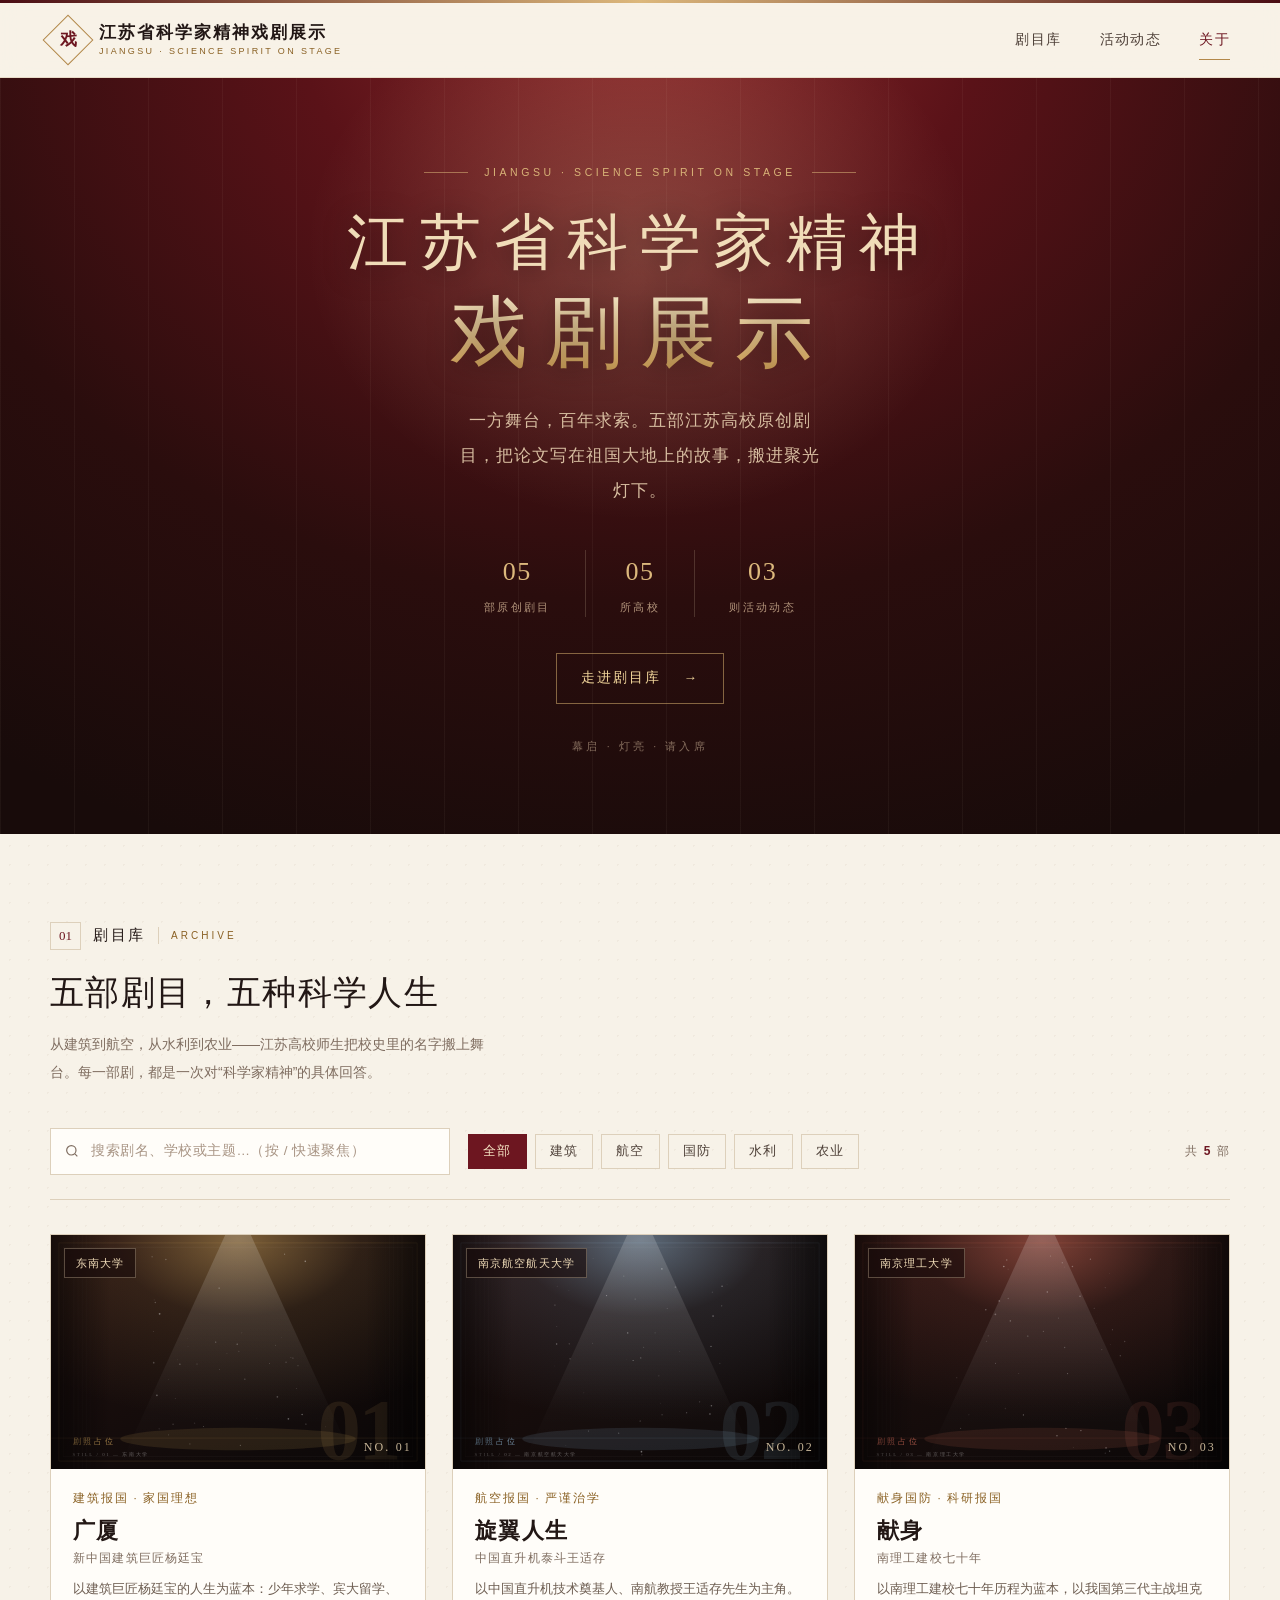
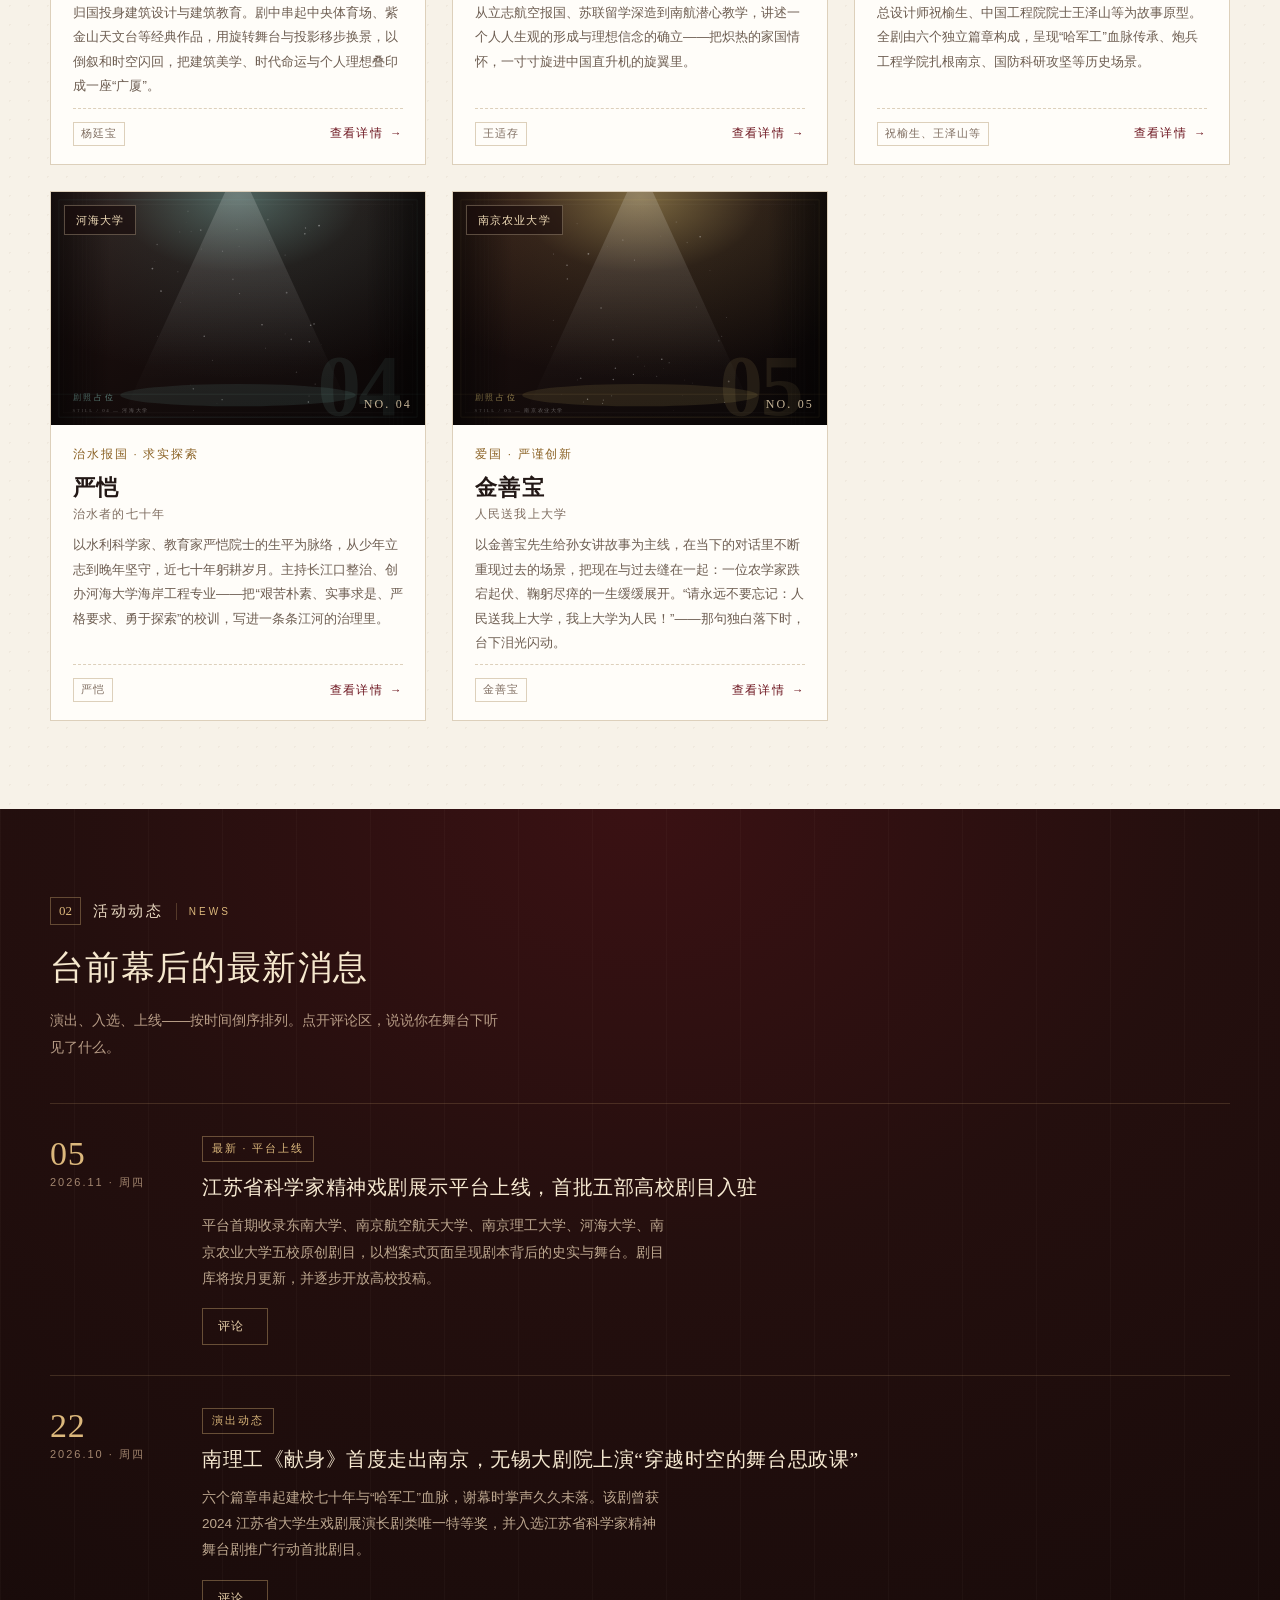
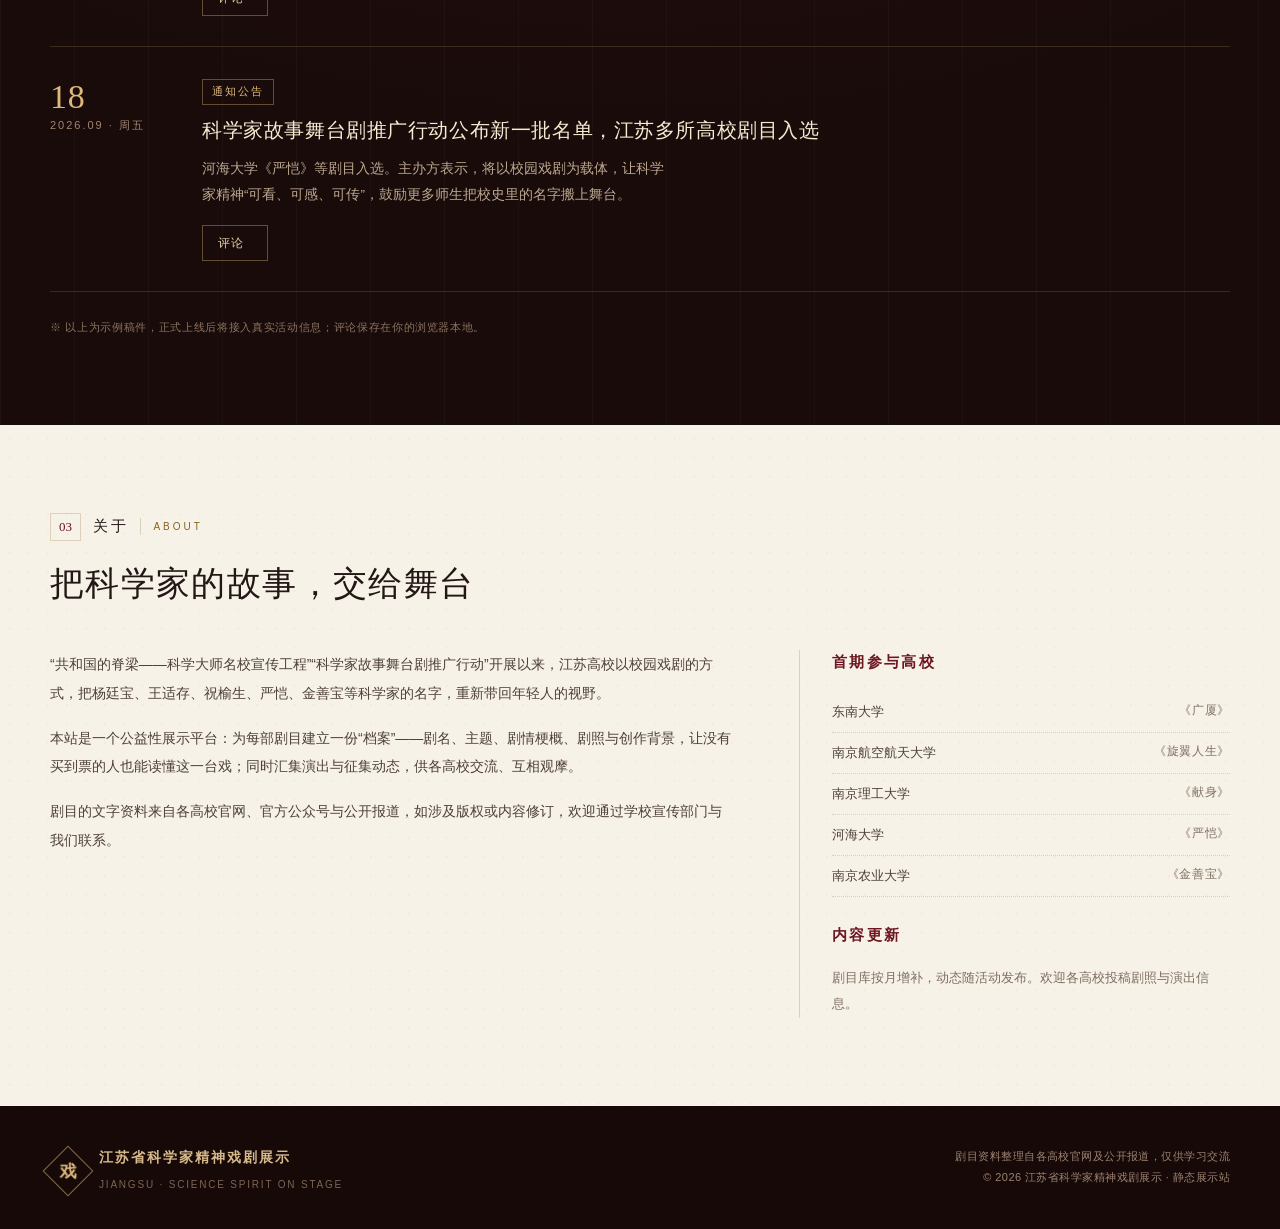
==== index.html @ 4ff9ef82 "江苏省科学家精神戏剧展示静态站：剧目库/活动动态/关于三板块，含搜索、题材筛选、剧目详情与本地评论" ====
<!DOCTYPE html>
<html lang="zh-CN">
<head>
<meta charset="utf-8">
<meta name="viewport" content="width=device-width, initial-scale=1">
<title>江苏省科学家精神戏剧展示 | 高校原创剧目库</title>
<meta name="description" content="江苏省科学家精神戏剧展示平台：收录江苏高校原创科学家题材剧目，以舞台呈现科学家精神。含剧目库、活动动态与观众评论。">
<meta name="theme-color" content="#1d0f0d">
<meta property="og:type" content="website">
<meta property="og:title" content="江苏省科学家精神戏剧展示">
<meta property="og:description" content="一方舞台，百年求索。五部江苏高校原创剧目，把论文写在祖国大地上的故事，搬进聚光灯下。">
<link rel="icon" href="data:image/svg+xml,%3Csvg xmlns='http://www.w3.org/2000/svg' viewBox='0 0 64 64'%3E%3Crect width='64' height='64' fill='%231d0f0d'/%3E%3Crect x='14' y='14' width='36' height='36' fill='none' stroke='%23d9b478' stroke-width='2' transform='rotate(45 32 32)'/%3E%3Ctext x='32' y='42' text-anchor='middle' font-size='22' fill='%23d9b478' font-family='serif'%3E戏%3C/text%3E%3C/svg%3E">
<link rel="stylesheet" href="assets/css/style.css">
</head>
<body>
<a class="skip-link" href="#archive">跳到剧目库</a>

<header class="site-header" id="top">
  <div class="top-line"></div>
  <div class="shell nav">
    <a class="brand" href="#top" aria-label="江苏省科学家精神戏剧展示，回到首页">
      <span class="brand-mark" aria-hidden="true"><span>戏</span></span>
      <span class="brand-text">
        <strong>江苏省科学家精神戏剧展示</strong>
        <small>JIANGSU · SCIENCE SPIRIT ON STAGE</small>
      </span>
    </a>
    <nav class="nav-links" aria-label="主导航">
      <a href="#archive" class="active">剧目库</a>
      <a href="#news">活动动态</a>
      <a href="#about">关于</a>
    </nav>
  </div>
</header>

<main>
  <!-- ============ 首屏 ============ -->
  <section class="hero">
    <div class="shell hero-inner">
      <p class="eyebrow"><i></i>JIANGSU · SCIENCE SPIRIT ON STAGE<i></i></p>
      <h1>
        <span class="line1">江苏省科学家精神</span>
        <span class="line2">戏剧展示</span>
      </h1>
      <p class="hero-sub">一方舞台，百年求索。五部江苏高校原创剧目，把论文写在祖国大地上的故事，搬进聚光灯下。</p>

      <div class="hero-stats">
        <div><b>05</b><span>部原创剧目</span></div>
        <div><b>05</b><span>所高校</span></div>
        <div><b>03</b><span>则活动动态</span></div>
      </div>

      <a class="btn-ghost" href="#archive">走进剧目库 <i>→</i></a>
      <p class="hero-foot">幕启 · 灯亮 · 请入席</p>
    </div>
  </section>

  <!-- ============ 01 剧目库 ============ -->
  <section class="section" id="archive">
    <div class="shell">
      <header class="section-head reveal">
        <div class="sec-label"><i>01</i><span>剧目库</span><em>ARCHIVE</em></div>
        <h2>五部剧目，五种科学人生</h2>
        <p>从建筑到航空，从水利到农业——江苏高校师生把校史里的名字搬上舞台。每一部剧，都是一次对“科学家精神”的具体回答。</p>
      </header>

      <div class="toolbar reveal">
        <div class="search">
          <svg viewBox="0 0 24 24" fill="none" stroke="currentColor" stroke-width="1.8" aria-hidden="true">
            <circle cx="11" cy="11" r="7"></circle><path d="M20 20l-3.6-3.6"></path>
          </svg>
          <label class="sr-only" for="search">搜索剧目</label>
          <input id="search" type="search" placeholder="搜索剧名、学校或主题…（按 / 快速聚焦）" autocomplete="off" spellcheck="false">
          <button class="search-clear" id="searchClear" type="button" aria-label="清空搜索" hidden>×</button>
        </div>
        <div class="chips" id="chips" role="group" aria-label="按题材筛选"></div>
        <p class="result-count" id="resultCount" aria-live="polite">共 <b>5</b> 部</p>
      </div>

      <div class="cards" id="cards"></div>

      <div class="empty" id="empty" hidden>
        <strong>没有找到相关剧目</strong>
        <p>换个关键词试试，比如“航空”“河海”或“金善宝”。</p>
      </div>
    </div>
  </section>

  <!-- ============ 02 活动动态 ============ -->
  <section class="section section-dark" id="news">
    <div class="shell">
      <header class="section-head reveal">
        <div class="sec-label"><i>02</i><span>活动动态</span><em>NEWS</em></div>
        <h2>台前幕后的最新消息</h2>
        <p>演出、入选、上线——按时间倒序排列。点开评论区，说说你在舞台下听见了什么。</p>
      </header>

      <ol class="news-list" id="newsList"></ol>

      <p class="demo-note">※ 以上为示例稿件，正式上线后将接入真实活动信息；评论保存在你的浏览器本地。</p>
    </div>
  </section>

  <!-- ============ 03 关于 ============ -->
  <section class="section" id="about">
    <div class="shell">
      <header class="section-head reveal">
        <div class="sec-label"><i>03</i><span>关于</span><em>ABOUT</em></div>
        <h2>把科学家的故事，交给舞台</h2>
      </header>

      <div class="about-grid">
        <div class="reveal">
          <p>“共和国的脊梁——科学大师名校宣传工程”“科学家故事舞台剧推广行动”开展以来，江苏高校以校园戏剧的方式，把杨廷宝、王适存、祝榆生、严恺、金善宝等科学家的名字，重新带回年轻人的视野。</p>
          <p>本站是一个公益性展示平台：为每部剧目建立一份“档案”——剧名、主题、剧情梗概、剧照与创作背景，让没有买到票的人也能读懂这一台戏；同时汇集演出与征集动态，供各高校交流、互相观摩。</p>
          <p>剧目的文字资料来自各高校官网、官方公众号与公开报道，如涉及版权或内容修订，欢迎通过学校宣传部门与我们联系。</p>
        </div>

        <aside class="about-aside reveal">
          <h3>首期参与高校</h3>
          <ul class="school-list">
            <li>东南大学 <span>《广厦》</span></li>
            <li>南京航空航天大学 <span>《旋翼人生》</span></li>
            <li>南京理工大学 <span>《献身》</span></li>
            <li>河海大学 <span>《严恺》</span></li>
            <li>南京农业大学 <span>《金善宝》</span></li>
          </ul>
          <h3>内容更新</h3>
          <p style="font-size:13px;color:var(--muted);margin:0;">剧目库按月增补，动态随活动发布。欢迎各高校投稿剧照与演出信息。</p>
        </aside>
      </div>
    </div>
  </section>
</main>

<footer class="site-footer">
  <div class="shell footer-inner">
    <div class="footer-brand">
      <span class="brand-mark" aria-hidden="true"><span>戏</span></span>
      <div>
        <strong>江苏省科学家精神戏剧展示</strong>
        <small>JIANGSU · SCIENCE SPIRIT ON STAGE</small>
      </div>
    </div>
    <p>
      剧目资料整理自各高校官网及公开报道，仅供学习交流<br>
      © <span id="year">2026</span> 江苏省科学家精神戏剧展示 · 静态展示站
    </p>
  </div>
</footer>

<!-- ============ 剧目详情弹窗 ============ -->
<div class="modal" id="modal" hidden>
  <div class="modal-backdrop" data-close></div>
  <div class="modal-card" role="dialog" aria-modal="true" aria-labelledby="modalTitle" aria-describedby="modalSynopsis">
    <button class="modal-close" type="button" data-close aria-label="关闭详情">×</button>
    <div class="modal-media"><img id="modalImg" src="" alt=""></div>
    <div class="modal-body">
      <p class="modal-school" id="modalSchool"></p>
      <h3 id="modalTitle"></h3>
      <p class="modal-sub" id="modalSub"></p>
      <p class="modal-theme" id="modalTheme"></p>
      <p class="modal-synopsis" id="modalSynopsis"></p>
      <dl class="facts" id="modalFacts"></dl>
      <p class="modal-note" id="modalNote"></p>
      <p class="modal-source" id="modalSource"></p>
    </div>
  </div>
</div>

<script src="assets/js/data.js"></script>
<script src="assets/js/main.js"></script>
</body>
</html>
---- assets/css/style.css ----
/* ============================================================
   江苏省科学家精神戏剧展示 —— 样式
   深色舞台 × 暖金，正文走纸感米白
   ============================================================ */

:root {
  --ink: #221715;
  --ink-soft: #4e4038;
  --muted: #7f6d60;
  --line: #ddd0bb;
  --line-soft: #e8dcc8;
  --paper: #f7f2e8;
  --paper-2: #f1e7d6;
  --card: #fffdf9;
  --wine: #6d1620;
  --wine-deep: #1d0f0d;
  --gold: #b3884a;
  --gold-ink: #8a6124;
  --gold-lt: #dcb87c;
  --serif: "Songti SC", "Noto Serif SC", "Source Han Serif SC", "SimSun", "STSong", serif;
  --sans: "PingFang SC", "HarmonyOS Sans SC", "Microsoft YaHei", "Hiragino Sans GB", sans-serif;
  --shell: 1180px;
  --ease: cubic-bezier(.22, .68, .24, 1);
}

* { box-sizing: border-box; }

html { scroll-behavior: smooth; scroll-padding-top: 88px; }

body {
  margin: 0;
  background: var(--paper);
  color: var(--ink);
  font-family: var(--sans);
  font-size: 15px;
  line-height: 1.7;
  -webkit-font-smoothing: antialiased;
  background-image: radial-gradient(rgba(142, 115, 85, .07) 1px, transparent 1px);
  background-size: 19px 19px;
}

img { max-width: 100%; display: block; }
button, input, textarea { font: inherit; color: inherit; }
a { color: inherit; text-decoration: none; }

.shell { width: min(var(--shell), calc(100% - 48px)); margin-inline: auto; }

.skip-link {
  position: absolute; left: -9999px; top: 0; z-index: 100;
  background: var(--wine); color: #f6e6c6; padding: 10px 18px;
}
.skip-link:focus { left: 12px; top: 12px; }

.sr-only {
  position: absolute; width: 1px; height: 1px; padding: 0; margin: -1px;
  overflow: hidden; clip: rect(0 0 0 0); white-space: nowrap; border: 0;
}

:focus-visible { outline: 2px solid var(--gold); outline-offset: 3px; }

/* ---------- 顶部导航 ---------- */
.site-header {
  position: sticky; top: 0; z-index: 40;
  background: rgba(247, 242, 232, .88);
  backdrop-filter: saturate(1.3) blur(14px);
  -webkit-backdrop-filter: saturate(1.3) blur(14px);
  border-bottom: 1px solid var(--line-soft);
}
.top-line { height: 3px; background: linear-gradient(90deg, #4a0d14, var(--gold-lt), #4a0d14); }

.nav { display: flex; align-items: center; justify-content: space-between; gap: 24px; height: 74px; }

.brand { display: flex; align-items: center; gap: 13px; }
.brand-mark {
  width: 36px; height: 36px; flex: none;
  display: grid; place-items: center;
  border: 1px solid var(--gold);
  color: var(--wine);
  font-family: var(--serif); font-size: 17px; font-weight: 700;
  transform: rotate(45deg);
  transition: background .3s var(--ease), color .3s var(--ease);
}
.brand-mark span { transform: rotate(-45deg); }
.brand:hover .brand-mark { background: var(--wine); color: #f4dfb4; }
.brand-text { display: flex; flex-direction: column; line-height: 1.35; }
.brand-text strong { font-family: var(--serif); font-size: 17px; letter-spacing: .12em; font-weight: 700; }
.brand-text small { font-size: 9px; letter-spacing: .26em; color: var(--gold-ink); }

.nav-links { display: flex; gap: 38px; font-size: 14px; letter-spacing: .1em; }
.nav-links a { position: relative; padding: 4px 0; color: var(--ink-soft); transition: color .25s; }
.nav-links a::after {
  content: ""; position: absolute; left: 50%; right: 50%; bottom: -4px;
  height: 1px; background: var(--gold); transition: left .3s var(--ease), right .3s var(--ease);
}
.nav-links a:hover { color: var(--wine); }
.nav-links a:hover::after, .nav-links a.active::after { left: 0; right: 0; }
.nav-links a.active { color: var(--wine); }

/* ---------- Hero ---------- */
.hero {
  position: relative; overflow: hidden;
  background: radial-gradient(ellipse 90% 120% at 50% -10%, #8e2a2c 0%, #5a1218 30%, #2a0d0d 66%, #180b0a 100%);
  color: #f7ead2;
  padding: 86px 0 78px;
  text-align: center;
  isolation: isolate;
}
.hero::before {
  content: ""; position: absolute; inset: 0; z-index: -1;
  background: repeating-linear-gradient(90deg, rgba(255, 240, 210, .045) 0 1px, transparent 1px 74px);
}
/* 顶部聚光灯 */
.hero::after {
  content: ""; position: absolute; left: 50%; top: -140px; z-index: -1;
  width: 760px; height: 620px; transform: translateX(-50%);
  background: radial-gradient(ellipse at center, rgba(255, 226, 173, .22), rgba(255, 226, 173, 0) 62%);
  pointer-events: none;
}
.hero-inner { position: relative; z-index: 1; animation: rise .9s var(--ease) both; }

.eyebrow {
  display: flex; align-items: center; justify-content: center; gap: 16px;
  margin: 0 0 26px; font-size: 10.5px; letter-spacing: .34em; color: #d9b478;
}
.eyebrow i { width: 44px; height: 1px; background: rgba(217, 180, 120, .55); }

.hero h1 {
  font-family: var(--serif); font-weight: 500;
  font-size: clamp(36px, 6.1vw, 78px);
  line-height: 1.16; letter-spacing: .1em;
  margin: 0 0 26px;
  text-shadow: 0 4px 30px rgba(0, 0, 0, .45);
}
.hero h1 .line1 { display: block; font-size: .78em; letter-spacing: .2em; color: #f0dcb8; }
.hero h1 .line2 {
  display: block; margin-top: .12em;
  background: linear-gradient(180deg, #fdf0d2, #d8ac67 78%, #b98c46);
  -webkit-background-clip: text; background-clip: text; color: transparent;
  letter-spacing: .22em;
}
.hero-sub {
  max-width: 44ch; margin: 0 auto; color: #d7bda0;
  font-family: var(--serif); font-size: clamp(14px, 1.5vw, 16.5px); line-height: 2.1; letter-spacing: .06em;
}

.hero-stats { display: flex; justify-content: center; gap: 0; margin: 42px 0 36px; }
.hero-stats div {
  padding: 0 34px; border-left: 1px solid rgba(240, 220, 184, .18);
  display: flex; flex-direction: column; gap: 4px;
}
.hero-stats div:first-child { border-left: 0; }
.hero-stats b { font-family: var(--serif); font-size: 26px; font-weight: 500; color: var(--gold-lt); letter-spacing: .06em; }
.hero-stats span { font-size: 11px; letter-spacing: .22em; color: #b1937a; }

.btn-ghost {
  display: inline-flex; align-items: center; gap: 22px;
  padding: 13px 24px; border: 1px solid rgba(214, 175, 110, .55);
  color: #f2d69b; font-size: 13.5px; letter-spacing: .16em;
  transition: background .3s var(--ease), color .3s var(--ease), border-color .3s;
}
.btn-ghost i { font-style: normal; transition: transform .35s var(--ease); }
.btn-ghost:hover { background: var(--gold-lt); border-color: var(--gold-lt); color: #3d1114; }
.btn-ghost:hover i { transform: translateX(6px); }

.hero-foot {
  position: relative; z-index: 1; margin: 34px 0 0;
  font-size: 10.5px; letter-spacing: .3em; color: rgba(215, 189, 160, .55);
}

/* ---------- 段落通用 ---------- */
.section { padding: 88px 0; }
.section-head { max-width: 720px; margin-bottom: 42px; }
.sec-label { display: flex; align-items: center; gap: 12px; margin-bottom: 18px; }
.sec-label i {
  font-family: var(--serif); font-style: normal; font-size: 13px;
  color: var(--wine); border: 1px solid var(--line); padding: 2px 8px;
}
.sec-label span { font-family: var(--serif); font-size: 15px; letter-spacing: .18em; }
.sec-label em {
  font-style: normal; font-size: 10px; letter-spacing: .3em; color: var(--gold-ink);
  padding-left: 12px; border-left: 1px solid var(--line);
}
.section-head h2 {
  font-family: var(--serif); font-weight: 500;
  font-size: clamp(25px, 3.1vw, 34px); line-height: 1.45; letter-spacing: .04em;
  margin: 0 0 14px;
}
.section-head p { margin: 0; color: var(--muted); font-size: 14px; line-height: 1.95; max-width: 58ch; }

/* ---------- 工具栏 / 搜索 ---------- */
.toolbar {
  display: flex; align-items: center; gap: 18px; flex-wrap: wrap;
  padding-bottom: 24px; margin-bottom: 34px;
  border-bottom: 1px solid var(--line);
}
.search { position: relative; display: flex; align-items: center; flex: 1 1 300px; max-width: 400px; }
.search svg { position: absolute; left: 14px; width: 16px; height: 16px; color: var(--muted); pointer-events: none; }
.search input {
  width: 100%; padding: 11px 40px 11px 40px;
  background: var(--card); border: 1px solid var(--line);
  font-size: 13.5px; letter-spacing: .04em;
  transition: border-color .25s, box-shadow .25s;
  -webkit-appearance: none;
}
.search input::placeholder { color: #a89484; }
.search input:focus { outline: none; border-color: var(--gold); box-shadow: 0 0 0 3px rgba(179, 136, 74, .14); }
.search input::-webkit-search-cancel-button { display: none; }
.search-clear {
  position: absolute; right: 8px; width: 24px; height: 24px; border: 0; background: transparent;
  color: var(--muted); font-size: 17px; line-height: 1; cursor: pointer; border-radius: 50%;
}
.search-clear:hover { background: var(--paper-2); color: var(--wine); }

.chips { display: flex; gap: 8px; flex-wrap: wrap; }
.chip {
  border: 1px solid var(--line); background: transparent; color: var(--ink-soft);
  padding: 6px 14px; font-size: 12.5px; letter-spacing: .1em; cursor: pointer;
  transition: all .25s var(--ease);
}
.chip:hover { border-color: var(--gold); color: var(--wine); }
.chip[aria-pressed="true"] { background: var(--wine); border-color: var(--wine); color: #f6e5c4; }

.result-count { margin: 0 0 0 auto; font-size: 12px; letter-spacing: .12em; color: var(--muted); }
.result-count b { color: var(--wine); font-weight: 600; }

/* ---------- 剧目卡片 ---------- */
.cards { display: grid; grid-template-columns: repeat(3, 1fr); gap: 26px; }

.card {
  display: flex; flex-direction: column;
  background: var(--card); border: 1px solid var(--line);
  cursor: pointer; position: relative;
  transition: transform .45s var(--ease), box-shadow .45s var(--ease), border-color .35s;
  animation: rise .55s var(--ease) both;
}
.card:hover { transform: translateY(-5px); border-color: #c9ab79; box-shadow: 0 20px 44px rgba(70, 38, 18, .13); }
.card::after {
  content: ""; position: absolute; inset: 0; pointer-events: none;
  box-shadow: inset 0 0 0 1px rgba(179, 136, 74, 0); transition: box-shadow .4s;
}
.card:hover::after { box-shadow: inset 0 0 0 1px rgba(179, 136, 74, .35); }

.card-media { position: relative; aspect-ratio: 8 / 5; overflow: hidden; background: #150c0b; }
.card-media img { width: 100%; height: 100%; object-fit: cover; transition: transform 1s var(--ease), filter .6s; }
.card:hover .card-media img { transform: scale(1.055); }
.school-tag {
  position: absolute; left: 13px; top: 13px;
  padding: 5px 11px; font-size: 11px; letter-spacing: .1em;
  background: rgba(24, 11, 10, .6); color: #f0dcb8;
  border: 1px solid rgba(240, 220, 184, .3);
  backdrop-filter: blur(6px);
}
.card-no {
  position: absolute; right: 13px; bottom: 11px;
  font-family: var(--serif); font-size: 12px; letter-spacing: .18em; color: rgba(240, 220, 184, .8);
}

.card-body { padding: 20px 22px 18px; display: flex; flex-direction: column; gap: 9px; flex: 1; }
.card-theme { margin: 0; font-size: 11.5px; letter-spacing: .16em; color: var(--gold-ink); }
.card-title { font-family: var(--serif); font-size: 22px; font-weight: 600; letter-spacing: .06em; margin: 0; line-height: 1.3; }
.card-title .sub {
  display: block; margin-top: 5px; font-size: 11.5px; font-weight: 400;
  letter-spacing: .1em; color: var(--muted);
}
.card-synopsis {
  margin: 2px 0 0; font-size: 13.2px; line-height: 1.85; color: #6d5d51;
  display: -webkit-box; -webkit-line-clamp: 5; -webkit-box-orient: vertical; overflow: hidden;
}
.card-foot {
  margin-top: auto; padding-top: 13px; border-top: 1px dashed var(--line);
  display: flex; align-items: center; justify-content: space-between;
  font-size: 11.5px; letter-spacing: .12em; color: var(--muted);
}
.card-foot .more { color: var(--wine); display: inline-flex; align-items: center; gap: 7px; }
.card-foot .more i { font-style: normal; transition: transform .3s var(--ease); }
.card:hover .card-foot .more i { transform: translateX(5px); }

.tag-mini { border: 1px solid var(--line); padding: 2px 7px; font-size: 10.5px; letter-spacing: .1em; color: var(--muted); }

.empty {
  padding: 64px 24px; text-align: center; border: 1px dashed var(--line);
  background: rgba(255, 253, 249, .6);
}
.empty strong { display: block; font-family: var(--serif); font-size: 19px; margin-bottom: 8px; }
.empty p { margin: 0; color: var(--muted); font-size: 13px; }

mark { background: rgba(220, 184, 124, .42); color: inherit; padding: 0 1px; }

/* ---------- 活动动态（深色） ---------- */
.section-dark {
  background: radial-gradient(ellipse 100% 80% at 50% 0%, #3a1113 0%, #240f0e 45%, #180b0a 100%);
  color: #ecdcc4;
  position: relative;
}
.section-dark::before {
  content: ""; position: absolute; inset: 0;
  background: repeating-linear-gradient(90deg, rgba(255, 240, 210, .028) 0 1px, transparent 1px 74px);
  pointer-events: none;
}
.section-dark .section-head h2 { color: #f6e8ce; }
.section-dark .section-head p { color: #b79c86; }
.section-dark .sec-label i { color: var(--gold-lt); border-color: rgba(220, 184, 124, .35); }
.section-dark .sec-label em { color: var(--gold-lt); border-color: rgba(220, 184, 124, .25); }
.section-dark > .shell { position: relative; z-index: 1; }

.news-list { list-style: none; margin: 0; padding: 0; }
.news-item {
  display: grid; grid-template-columns: 118px 1fr; gap: 0 34px;
  padding: 30px 0; border-top: 1px solid rgba(220, 184, 124, .18);
}
.news-item:last-child { border-bottom: 1px solid rgba(220, 184, 124, .18); }

.news-date { display: flex; flex-direction: column; gap: 2px; padding-top: 3px; }
.news-date b { font-family: var(--serif); font-size: 34px; font-weight: 500; line-height: 1; color: var(--gold-lt); letter-spacing: .02em; }
.news-date span { font-size: 11px; letter-spacing: .18em; color: #a3866f; }

.news-main { position: relative; }
.news-tag {
  display: inline-block; margin-bottom: 10px; padding: 3px 9px;
  font-size: 10.5px; letter-spacing: .18em; color: var(--gold-lt);
  border: 1px solid rgba(220, 184, 124, .38);
}
.news-title { font-family: var(--serif); font-size: 19.5px; font-weight: 500; line-height: 1.6; letter-spacing: .03em; margin: 0 0 10px; color: #f7ead2; }
.news-summary { margin: 0; font-size: 13.5px; line-height: 1.95; color: #bda78f; max-width: 62ch; }

.news-actions { display: flex; align-items: center; gap: 18px; margin-top: 16px; }
.btn-comment {
  display: inline-flex; align-items: center; gap: 8px;
  background: transparent; border: 1px solid rgba(220, 184, 124, .38);
  color: #e6cfa9; padding: 7px 15px; font-size: 12px; letter-spacing: .1em; cursor: pointer;
  transition: all .25s var(--ease);
}
.btn-comment:hover, .btn-comment[aria-expanded="true"] { background: rgba(220, 184, 124, .16); border-color: var(--gold-lt); color: #fbeed4; }
.btn-comment .count { font-size: 11px; color: #a3866f; }
.btn-comment[aria-expanded="true"] .count { color: var(--gold-lt); }

/* 评论区 */
.comments { display: none; margin-top: 20px; padding-top: 20px; border-top: 1px dashed rgba(220, 184, 124, .22); }
.comments.open { display: block; animation: fade .35s var(--ease); }
.comment-list { list-style: none; margin: 0 0 18px; padding: 0; display: flex; flex-direction: column; gap: 14px; }
.comment { display: grid; grid-template-columns: 30px 1fr; gap: 12px; }
.comment .avatar {
  width: 30px; height: 30px; display: grid; place-items: center;
  background: rgba(140, 40, 40, .5); border: 1px solid rgba(220, 184, 124, .3);
  font-family: var(--serif); font-size: 13px; color: #f0d6a8;
}
.comment-head { display: flex; align-items: baseline; gap: 10px; }
.comment-head strong { font-size: 12.5px; color: #eddbbd; font-weight: 600; letter-spacing: .05em; }
.comment-head time { font-size: 10.5px; color: #8f765f; letter-spacing: .06em; }
.comment p { margin: 5px 0 0; font-size: 13px; line-height: 1.8; color: #bda78f; }
.comment-empty { font-size: 12.5px; color: #9b8168; margin: 0 0 16px; }

.comment-form { display: grid; grid-template-columns: 130px 1fr auto; gap: 10px; align-items: start; }
.comment-form input, .comment-form textarea {
  background: rgba(12, 6, 5, .5); border: 1px solid rgba(220, 184, 124, .28);
  color: #f4e5c9; padding: 9px 12px; font-size: 12.5px; outline: none; resize: vertical;
  transition: border-color .25s;
}
.comment-form input::placeholder, .comment-form textarea::placeholder { color: #8b7360; }
.comment-form input:focus, .comment-form textarea:focus { border-color: var(--gold-lt); }
.comment-form textarea { min-height: 42px; height: 42px; line-height: 1.6; }
.comment-form button {
  background: var(--gold-lt); border: 1px solid var(--gold-lt); color: #3a1211;
  padding: 0 20px; height: 42px; font-size: 12.5px; letter-spacing: .12em; cursor: pointer;
  transition: background .25s;
}
.comment-form button:hover { background: #f0d9ab; }
.form-hint { grid-column: 2 / -1; margin: 2px 0 0; font-size: 10.5px; color: #8b7360; letter-spacing: .06em; }

.demo-note { margin: 26px 0 0; font-size: 11px; color: #8b7360; letter-spacing: .06em; }
.demo-note a { border-bottom: 1px solid rgba(220, 184, 124, .35); }

/* ---------- 关于 ---------- */
.about-grid { display: grid; grid-template-columns: 1.35fr .85fr; gap: 64px; align-items: start; }
.about-grid p { font-size: 14px; line-height: 2.05; color: var(--ink-soft); margin: 0 0 16px; }
.about-grid p:last-child { margin-bottom: 0; }
.about-aside { border-left: 1px solid var(--line); padding-left: 32px; }
.about-aside h3 { font-family: var(--serif); font-size: 15px; letter-spacing: .16em; margin: 0 0 16px; color: var(--wine); }
.school-list { list-style: none; margin: 0 0 26px; padding: 0; }
.school-list li {
  display: flex; justify-content: space-between; gap: 12px;
  padding: 9px 0; border-bottom: 1px dotted var(--line);
  font-size: 13px; color: var(--ink-soft);
}
.school-list li span { color: var(--muted); font-size: 11.5px; letter-spacing: .06em; }

/* ---------- 页脚 ---------- */
.site-footer { background: #160908; color: #9d8371; padding: 40px 0 34px; }
.footer-inner { display: flex; justify-content: space-between; gap: 30px; flex-wrap: wrap; align-items: flex-start; }
.footer-brand { display: flex; align-items: center; gap: 13px; }
.footer-brand .brand-mark { border-color: rgba(220, 184, 124, .55); color: var(--gold-lt); }
.footer-brand strong { display: block; font-family: var(--serif); font-size: 14px; letter-spacing: .14em; color: #d9bb8b; }
.footer-brand small { font-size: 10px; letter-spacing: .18em; color: #7d6553; }
.site-footer p { margin: 0; font-size: 11px; line-height: 1.9; text-align: right; letter-spacing: .04em; }

/* ---------- 剧目详情弹窗 ---------- */
.modal { position: fixed; inset: 0; z-index: 80; display: grid; place-items: center; padding: 28px; }
.modal[hidden] { display: none; }
.modal-backdrop { position: absolute; inset: 0; background: rgba(18, 8, 8, .68); backdrop-filter: blur(4px); animation: fade .3s; }
.modal-card {
  position: relative; z-index: 1; width: min(880px, 100%); max-height: min(86vh, 760px);
  background: var(--card); display: grid; grid-template-columns: 42% 58%;
  overflow: hidden; box-shadow: 0 40px 80px rgba(0, 0, 0, .4);
  animation: pop .4s var(--ease);
}
.modal-media { position: relative; background: #150c0b; min-height: 100%; }
.modal-media img { width: 100%; height: 100%; object-fit: cover; position: absolute; inset: 0; }
.modal-body { padding: 38px 38px 34px; overflow-y: auto; }
.modal-close {
  position: absolute; right: 14px; top: 12px; z-index: 2;
  width: 34px; height: 34px; border: 1px solid rgba(220, 184, 124, .4);
  background: rgba(24, 11, 10, .55); color: #f0dcb8; font-size: 19px; line-height: 1; cursor: pointer;
  transition: background .25s;
}
.modal-close:hover { background: var(--wine); }
.modal-school { margin: 0 0 10px; font-size: 11px; letter-spacing: .2em; color: var(--gold-ink); }
.modal-body h3 { font-family: var(--serif); font-size: 30px; font-weight: 600; letter-spacing: .06em; margin: 0 0 6px; line-height: 1.35; }
.modal-sub { margin: 0 0 16px; font-size: 12.5px; letter-spacing: .1em; color: var(--muted); }
.modal-theme { display: inline-block; margin: 0 0 18px; padding: 4px 11px; font-size: 11px; letter-spacing: .14em; color: var(--wine); border: 1px solid rgba(109, 22, 32, .28); }
.modal-synopsis { margin: 0 0 24px; font-family: var(--serif); font-size: 14.5px; line-height: 2.05; color: var(--ink-soft); }
.facts { margin: 0 0 20px; padding: 0; border-top: 1px solid var(--line); }
.facts div { display: grid; grid-template-columns: 84px 1fr; gap: 14px; padding: 10px 0; border-bottom: 1px dotted var(--line); }
.facts dt { font-size: 11.5px; letter-spacing: .1em; color: var(--muted); }
.facts dd { margin: 0; font-size: 12.8px; line-height: 1.8; color: var(--ink-soft); }
.modal-note { margin: 0 0 14px; padding: 14px 16px; background: var(--paper); border-left: 2px solid var(--gold); font-size: 12.5px; line-height: 1.9; color: #625245; }
.modal-source { margin: 0; font-size: 10.5px; letter-spacing: .06em; color: var(--muted); }

/* ---------- 动效 ---------- */
.reveal { opacity: 0; transform: translateY(18px); transition: opacity .7s var(--ease), transform .7s var(--ease); }
.reveal.in { opacity: 1; transform: none; }

@keyframes rise { from { opacity: 0; transform: translateY(20px); } to { opacity: 1; transform: none; } }
@keyframes fade { from { opacity: 0; } to { opacity: 1; } }
@keyframes pop { from { opacity: 0; transform: translateY(16px) scale(.985); } to { opacity: 1; transform: none; } }

/* ---------- 响应式 ---------- */
@media (max-width: 1080px) {
  .cards { grid-template-columns: repeat(2, 1fr); }
  .about-grid { grid-template-columns: 1fr; gap: 40px; }
  .about-aside { border-left: 0; padding-left: 0; border-top: 1px solid var(--line); padding-top: 28px; }
  .modal-card { grid-template-columns: 1fr; max-height: 88vh; }
  .modal-media { min-height: 200px; aspect-ratio: 8 / 5; }
  .modal-media img { position: static; }
}

@media (max-width: 820px) {
  html { scroll-padding-top: 74px; }
  .nav-links { gap: 22px; font-size: 13px; }
  .hero { padding: 64px 0 60px; }
  .hero-stats div { padding: 0 20px; }
  .section { padding: 62px 0; }
  .news-item { grid-template-columns: 1fr; gap: 14px; }
  .news-date { flex-direction: row; align-items: baseline; gap: 10px; }
  .news-date b { font-size: 26px; }
  .comment-form { grid-template-columns: 1fr; }
  .comment-form button { height: 40px; }
  .form-hint { grid-column: 1; }
  .result-count { margin-left: 0; }
}

@media (max-width: 620px) {
  .shell { width: calc(100% - 32px); }
  .brand-text strong { font-size: 14px; letter-spacing: .06em; }
  .brand-text small { display: none; }
  .nav { height: 64px; }
  .nav-links { gap: 16px; font-size: 12.5px; }
  .brand-mark { width: 30px; height: 30px; font-size: 14px; }
  .cards { grid-template-columns: 1fr; gap: 20px; }
  .hero h1 { letter-spacing: .06em; }
  .hero-stats { margin: 32px 0 28px; }
  .hero-stats b { font-size: 21px; }
  .hero-stats span { font-size: 10px; letter-spacing: .12em; }
  .modal { padding: 0; }
  .modal-card { width: 100%; max-height: 100%; height: 100%; }
  .modal-body { padding: 26px 22px 30px; }
  .site-footer p { text-align: left; }
  .footer-inner { flex-direction: column; }
}

@media (prefers-reduced-motion: reduce) {
  html { scroll-behavior: auto; }
  *, *::before, *::after { animation-duration: .001ms !important; transition-duration: .001ms !important; }
  .reveal { opacity: 1; transform: none; }
}
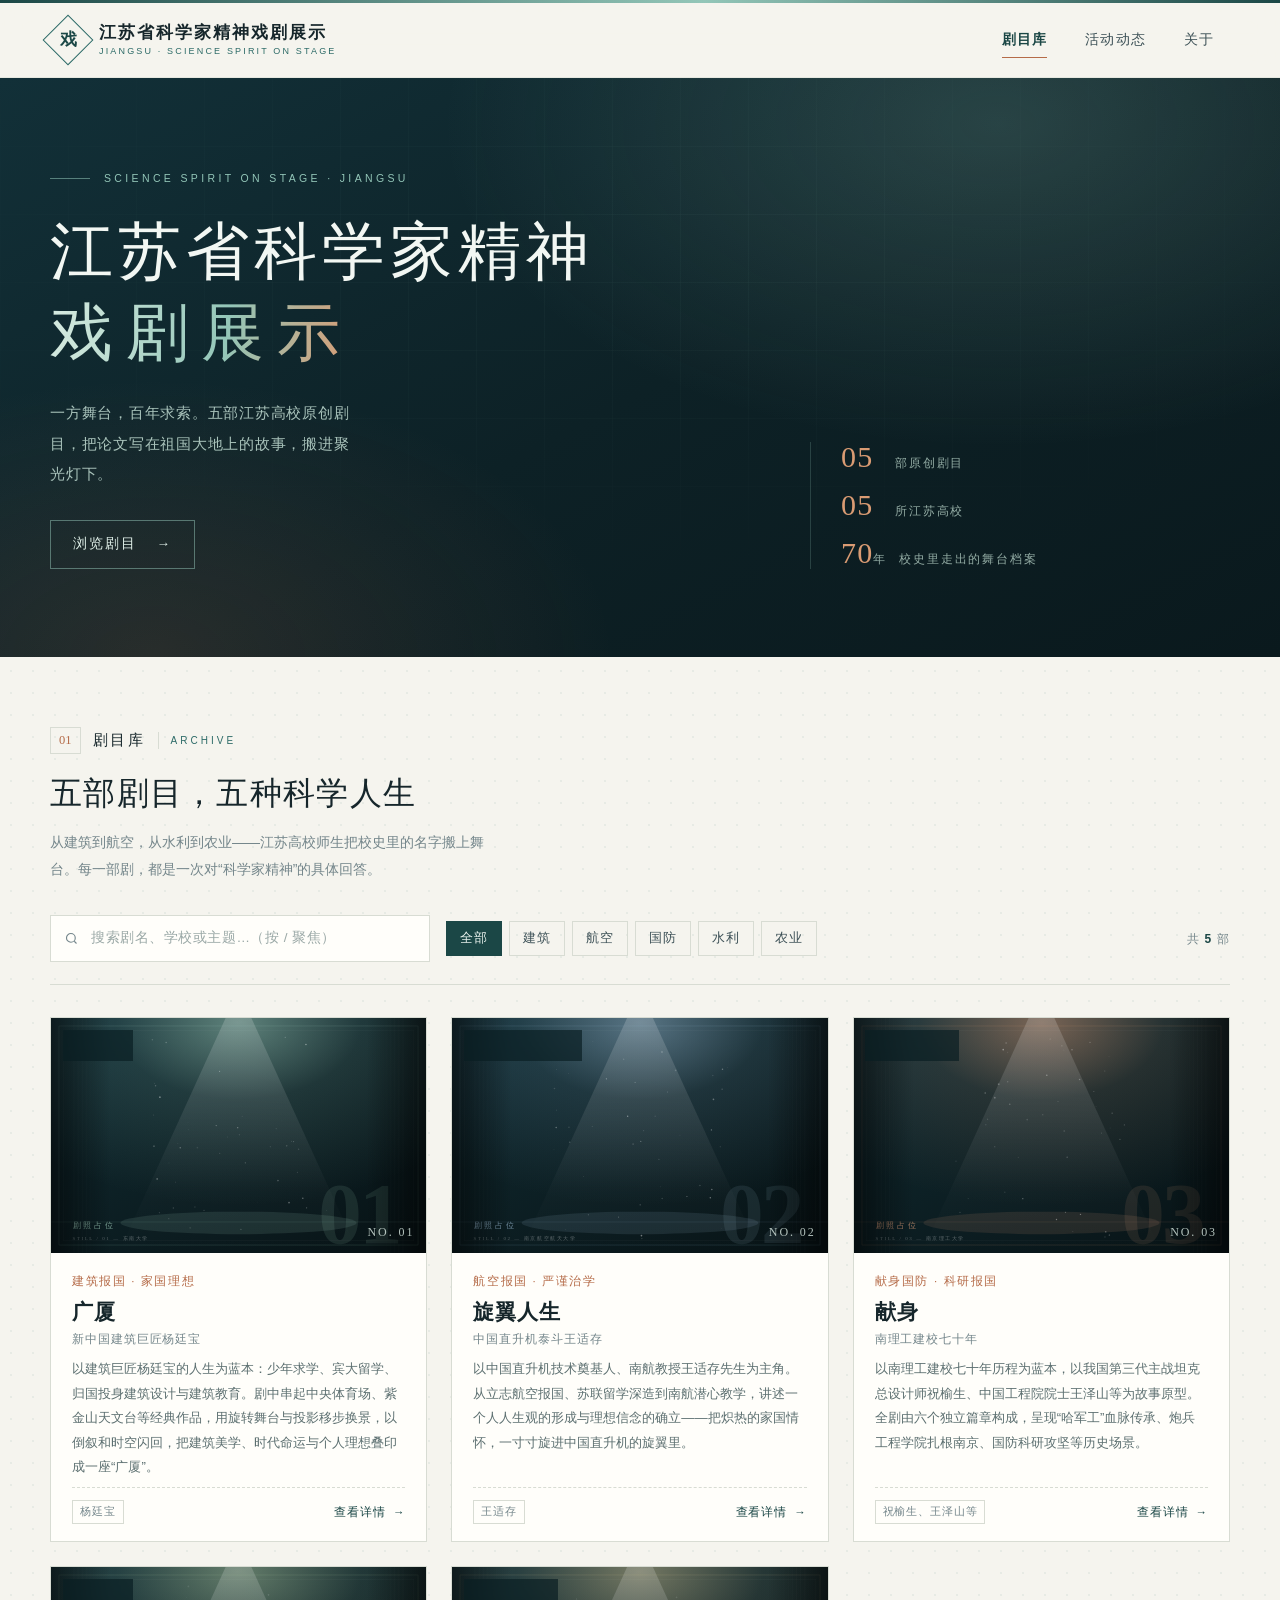
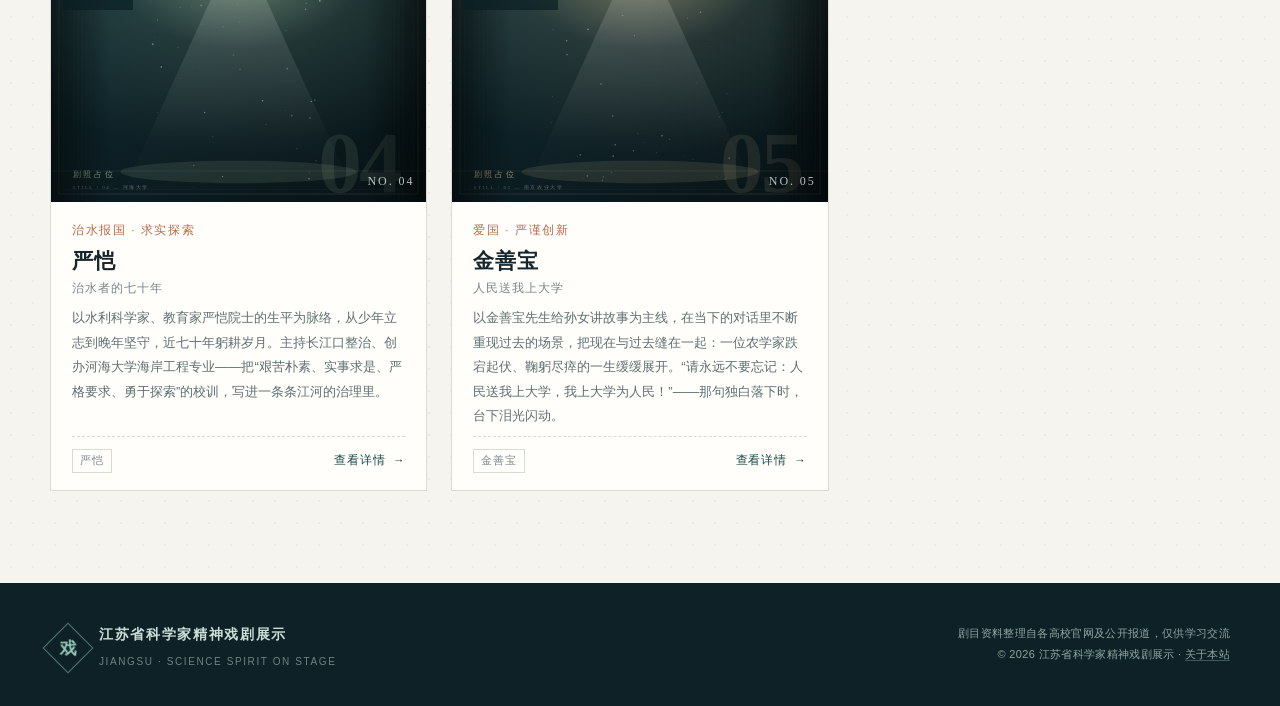
==== commit 6a0fc9c8: "改为三页独立切换（剧目库/活动动态/关于），配色改为墨青·青瓷·米白·陶土，与参考站区分" ====
--- a/index.html
+++ b/index.html
@@ -3,22 +3,22 @@
 <head>
 <meta charset="utf-8">
 <meta name="viewport" content="width=device-width, initial-scale=1">
-<title>江苏省科学家精神戏剧展示 | 高校原创剧目库</title>
-<meta name="description" content="江苏省科学家精神戏剧展示平台：收录江苏高校原创科学家题材剧目，以舞台呈现科学家精神。含剧目库、活动动态与观众评论。">
-<meta name="theme-color" content="#1d0f0d">
+<title>剧目库 | 江苏省科学家精神戏剧展示</title>
+<meta name="description" content="江苏省科学家精神戏剧展示平台剧目库：东南大学《广厦》、南京航空航天大学《旋翼人生》、南京理工大学《献身》、河海大学《严恺》、南京农业大学《金善宝》。">
+<meta name="theme-color" content="#0d2126">
 <meta property="og:type" content="website">
 <meta property="og:title" content="江苏省科学家精神戏剧展示">
 <meta property="og:description" content="一方舞台，百年求索。五部江苏高校原创剧目，把论文写在祖国大地上的故事，搬进聚光灯下。">
-<link rel="icon" href="data:image/svg+xml,%3Csvg xmlns='http://www.w3.org/2000/svg' viewBox='0 0 64 64'%3E%3Crect width='64' height='64' fill='%231d0f0d'/%3E%3Crect x='14' y='14' width='36' height='36' fill='none' stroke='%23d9b478' stroke-width='2' transform='rotate(45 32 32)'/%3E%3Ctext x='32' y='42' text-anchor='middle' font-size='22' fill='%23d9b478' font-family='serif'%3E戏%3C/text%3E%3C/svg%3E">
+<link rel="icon" href="data:image/svg+xml,%3Csvg xmlns='http://www.w3.org/2000/svg' viewBox='0 0 64 64'%3E%3Crect width='64' height='64' fill='%230d2126'/%3E%3Crect x='14' y='14' width='36' height='36' fill='none' stroke='%2393c6b8' stroke-width='2' transform='rotate(45 32 32)'/%3E%3Ctext x='32' y='42' text-anchor='middle' font-size='22' fill='%2393c6b8' font-family='serif'%3E戏%3C/text%3E%3C/svg%3E">
 <link rel="stylesheet" href="assets/css/style.css">
 </head>
 <body>
 <a class="skip-link" href="#archive">跳到剧目库</a>
 
-<header class="site-header" id="top">
+<header class="site-header">
   <div class="top-line"></div>
   <div class="shell nav">
-    <a class="brand" href="#top" aria-label="江苏省科学家精神戏剧展示，回到首页">
+    <a class="brand" href="index.html" aria-label="江苏省科学家精神戏剧展示，回到剧目库">
       <span class="brand-mark" aria-hidden="true"><span>戏</span></span>
       <span class="brand-text">
         <strong>江苏省科学家精神戏剧展示</strong>
@@ -26,36 +26,37 @@
       </span>
     </a>
     <nav class="nav-links" aria-label="主导航">
-      <a href="#archive" class="active">剧目库</a>
-      <a href="#news">活动动态</a>
-      <a href="#about">关于</a>
+      <a href="index.html" aria-current="page">剧目库</a>
+      <a href="news.html">活动动态</a>
+      <a href="about.html">关于</a>
     </nav>
   </div>
 </header>
 
 <main>
-  <!-- ============ 首屏 ============ -->
   <section class="hero">
     <div class="shell hero-inner">
-      <p class="eyebrow"><i></i>JIANGSU · SCIENCE SPIRIT ON STAGE<i></i></p>
-      <h1>
-        <span class="line1">江苏省科学家精神</span>
-        <span class="line2">戏剧展示</span>
-      </h1>
-      <p class="hero-sub">一方舞台，百年求索。五部江苏高校原创剧目，把论文写在祖国大地上的故事，搬进聚光灯下。</p>
-
-      <div class="hero-stats">
-        <div><b>05</b><span>部原创剧目</span></div>
-        <div><b>05</b><span>所高校</span></div>
-        <div><b>03</b><span>则活动动态</span></div>
+      <div class="hero-grid">
+        <div>
+          <p class="eyebrow">SCIENCE SPIRIT ON STAGE · JIANGSU</p>
+          <h1>
+            <span class="line1">江苏省科学家精神</span>
+            <span class="line2"><em>戏剧展示</em></span>
+          </h1>
+          <p class="hero-sub">一方舞台，百年求索。五部江苏高校原创剧目，把论文写在祖国大地上的故事，搬进聚光灯下。</p>
+          <a class="btn-ghost" href="#archive">浏览剧目 <i>→</i></a>
+        </div>
+        <aside class="hero-side">
+          <div class="hero-stats">
+            <div><b>05</b><span>部原创剧目</span></div>
+            <div><b>05</b><span>所江苏高校</span></div>
+            <div><b>70<span class="unit">年</span></b><span>校史里走出的舞台档案</span></div>
+          </div>
+        </aside>
       </div>
-
-      <a class="btn-ghost" href="#archive">走进剧目库 <i>→</i></a>
-      <p class="hero-foot">幕启 · 灯亮 · 请入席</p>
     </div>
   </section>
 
-  <!-- ============ 01 剧目库 ============ -->
   <section class="section" id="archive">
     <div class="shell">
       <header class="section-head reveal">
@@ -70,7 +71,7 @@
             <circle cx="11" cy="11" r="7"></circle><path d="M20 20l-3.6-3.6"></path>
           </svg>
           <label class="sr-only" for="search">搜索剧目</label>
-          <input id="search" type="search" placeholder="搜索剧名、学校或主题…（按 / 快速聚焦）" autocomplete="off" spellcheck="false">
+          <input id="search" type="search" placeholder="搜索剧名、学校或主题…（按 / 聚焦）" autocomplete="off" spellcheck="false">
           <button class="search-clear" id="searchClear" type="button" aria-label="清空搜索" hidden>×</button>
         </div>
         <div class="chips" id="chips" role="group" aria-label="按题材筛选"></div>
@@ -82,52 +83,6 @@
       <div class="empty" id="empty" hidden>
         <strong>没有找到相关剧目</strong>
         <p>换个关键词试试，比如“航空”“河海”或“金善宝”。</p>
-      </div>
-    </div>
-  </section>
-
-  <!-- ============ 02 活动动态 ============ -->
-  <section class="section section-dark" id="news">
-    <div class="shell">
-      <header class="section-head reveal">
-        <div class="sec-label"><i>02</i><span>活动动态</span><em>NEWS</em></div>
-        <h2>台前幕后的最新消息</h2>
-        <p>演出、入选、上线——按时间倒序排列。点开评论区，说说你在舞台下听见了什么。</p>
-      </header>
-
-      <ol class="news-list" id="newsList"></ol>
-
-      <p class="demo-note">※ 以上为示例稿件，正式上线后将接入真实活动信息；评论保存在你的浏览器本地。</p>
-    </div>
-  </section>
-
-  <!-- ============ 03 关于 ============ -->
-  <section class="section" id="about">
-    <div class="shell">
-      <header class="section-head reveal">
-        <div class="sec-label"><i>03</i><span>关于</span><em>ABOUT</em></div>
-        <h2>把科学家的故事，交给舞台</h2>
-      </header>
-
-      <div class="about-grid">
-        <div class="reveal">
-          <p>“共和国的脊梁——科学大师名校宣传工程”“科学家故事舞台剧推广行动”开展以来，江苏高校以校园戏剧的方式，把杨廷宝、王适存、祝榆生、严恺、金善宝等科学家的名字，重新带回年轻人的视野。</p>
-          <p>本站是一个公益性展示平台：为每部剧目建立一份“档案”——剧名、主题、剧情梗概、剧照与创作背景，让没有买到票的人也能读懂这一台戏；同时汇集演出与征集动态，供各高校交流、互相观摩。</p>
-          <p>剧目的文字资料来自各高校官网、官方公众号与公开报道，如涉及版权或内容修订，欢迎通过学校宣传部门与我们联系。</p>
-        </div>
-
-        <aside class="about-aside reveal">
-          <h3>首期参与高校</h3>
-          <ul class="school-list">
-            <li>东南大学 <span>《广厦》</span></li>
-            <li>南京航空航天大学 <span>《旋翼人生》</span></li>
-            <li>南京理工大学 <span>《献身》</span></li>
-            <li>河海大学 <span>《严恺》</span></li>
-            <li>南京农业大学 <span>《金善宝》</span></li>
-          </ul>
-          <h3>内容更新</h3>
-          <p style="font-size:13px;color:var(--muted);margin:0;">剧目库按月增补，动态随活动发布。欢迎各高校投稿剧照与演出信息。</p>
-        </aside>
       </div>
     </div>
   </section>
@@ -144,12 +99,11 @@
     </div>
     <p>
       剧目资料整理自各高校官网及公开报道，仅供学习交流<br>
-      © <span id="year">2026</span> 江苏省科学家精神戏剧展示 · 静态展示站
+      © <span id="year">2026</span> 江苏省科学家精神戏剧展示 · <a href="about.html">关于本站</a>
     </p>
   </div>
 </footer>
 
-<!-- ============ 剧目详情弹窗 ============ -->
 <div class="modal" id="modal" hidden>
   <div class="modal-backdrop" data-close></div>
   <div class="modal-card" role="dialog" aria-modal="true" aria-labelledby="modalTitle" aria-describedby="modalSynopsis">
@@ -170,5 +124,6 @@
 
 <script src="assets/js/data.js"></script>
 <script src="assets/js/main.js"></script>
+<script src="assets/js/archive.js"></script>
 </body>
 </html>
--- a/assets/css/style.css
+++ b/assets/css/style.css
@@ -1,22 +1,23 @@
 /* ============================================================
-   江苏省科学家精神戏剧展示 —— 样式
-   深色舞台 × 暖金，正文走纸感米白
+   江苏省科学家精神戏剧展示 —— 样式（墨青 · 青瓷 · 米白 · 陶土）
    ============================================================ */
 
 :root {
-  --ink: #221715;
-  --ink-soft: #4e4038;
-  --muted: #7f6d60;
-  --line: #ddd0bb;
-  --line-soft: #e8dcc8;
-  --paper: #f7f2e8;
-  --paper-2: #f1e7d6;
-  --card: #fffdf9;
-  --wine: #6d1620;
-  --wine-deep: #1d0f0d;
-  --gold: #b3884a;
-  --gold-ink: #8a6124;
-  --gold-lt: #dcb87c;
+  --ink: #16262b;
+  --ink-soft: #3d5157;
+  --muted: #74868b;
+  --line: #d8dcd3;
+  --line-soft: #e6e8e0;
+  --paper: #f5f4ee;
+  --paper-2: #ece9df;
+  --card: #fffefa;
+  --deep: #0d2126;
+  --deep-2: #123038;
+  --teal: #2c6a67;
+  --teal-deep: #1b4746;
+  --teal-lt: #93c6b8;
+  --clay: #b56b48;
+  --clay-lt: #d99b73;
   --serif: "Songti SC", "Noto Serif SC", "Source Han Serif SC", "SimSun", "STSong", serif;
   --sans: "PingFang SC", "HarmonyOS Sans SC", "Microsoft YaHei", "Hiragino Sans GB", sans-serif;
   --shell: 1180px;
@@ -25,7 +26,7 @@
 
 * { box-sizing: border-box; }
 
-html { scroll-behavior: smooth; scroll-padding-top: 88px; }
+html { scroll-behavior: smooth; scroll-padding-top: 90px; }
 
 body {
   margin: 0;
@@ -35,8 +36,8 @@
   font-size: 15px;
   line-height: 1.7;
   -webkit-font-smoothing: antialiased;
-  background-image: radial-gradient(rgba(142, 115, 85, .07) 1px, transparent 1px);
-  background-size: 19px 19px;
+  background-image: radial-gradient(rgba(44, 106, 103, .07) 1px, transparent 1px);
+  background-size: 22px 22px;
 }
 
 img { max-width: 100%; display: block; }
@@ -44,29 +45,26 @@
 a { color: inherit; text-decoration: none; }
 
 .shell { width: min(var(--shell), calc(100% - 48px)); margin-inline: auto; }
-
-.skip-link {
-  position: absolute; left: -9999px; top: 0; z-index: 100;
-  background: var(--wine); color: #f6e6c6; padding: 10px 18px;
-}
-.skip-link:focus { left: 12px; top: 12px; }
-
 .sr-only {
   position: absolute; width: 1px; height: 1px; padding: 0; margin: -1px;
   overflow: hidden; clip: rect(0 0 0 0); white-space: nowrap; border: 0;
 }
-
-:focus-visible { outline: 2px solid var(--gold); outline-offset: 3px; }
+.skip-link {
+  position: absolute; left: -9999px; top: 0; z-index: 100;
+  background: var(--teal-deep); color: #eaf3ee; padding: 10px 18px;
+}
+.skip-link:focus { left: 12px; top: 12px; }
+:focus-visible { outline: 2px solid var(--teal); outline-offset: 3px; }
 
 /* ---------- 顶部导航 ---------- */
 .site-header {
   position: sticky; top: 0; z-index: 40;
-  background: rgba(247, 242, 232, .88);
-  backdrop-filter: saturate(1.3) blur(14px);
-  -webkit-backdrop-filter: saturate(1.3) blur(14px);
+  background: rgba(245, 244, 238, .9);
+  backdrop-filter: saturate(1.25) blur(14px);
+  -webkit-backdrop-filter: saturate(1.25) blur(14px);
   border-bottom: 1px solid var(--line-soft);
 }
-.top-line { height: 3px; background: linear-gradient(90deg, #4a0d14, var(--gold-lt), #4a0d14); }
+.top-line { height: 3px; background: linear-gradient(90deg, var(--teal-deep), var(--teal-lt) 55%, var(--teal-deep)); }
 
 .nav { display: flex; align-items: center; justify-content: space-between; gap: 24px; height: 74px; }
 
@@ -74,127 +72,160 @@
 .brand-mark {
   width: 36px; height: 36px; flex: none;
   display: grid; place-items: center;
-  border: 1px solid var(--gold);
-  color: var(--wine);
+  border: 1px solid var(--teal);
+  color: var(--teal-deep);
   font-family: var(--serif); font-size: 17px; font-weight: 700;
   transform: rotate(45deg);
   transition: background .3s var(--ease), color .3s var(--ease);
 }
 .brand-mark span { transform: rotate(-45deg); }
-.brand:hover .brand-mark { background: var(--wine); color: #f4dfb4; }
+.brand:hover .brand-mark { background: var(--teal); color: #f2f8f4; }
 .brand-text { display: flex; flex-direction: column; line-height: 1.35; }
 .brand-text strong { font-family: var(--serif); font-size: 17px; letter-spacing: .12em; font-weight: 700; }
-.brand-text small { font-size: 9px; letter-spacing: .26em; color: var(--gold-ink); }
-
-.nav-links { display: flex; gap: 38px; font-size: 14px; letter-spacing: .1em; }
-.nav-links a { position: relative; padding: 4px 0; color: var(--ink-soft); transition: color .25s; }
+.brand-text small { font-size: 9px; letter-spacing: .24em; color: var(--teal); }
+
+.nav-links { display: flex; gap: 6px; font-size: 14px; letter-spacing: .08em; }
+.nav-links a {
+  position: relative; padding: 9px 16px; color: var(--ink-soft);
+  transition: color .25s;
+}
 .nav-links a::after {
-  content: ""; position: absolute; left: 50%; right: 50%; bottom: -4px;
-  height: 1px; background: var(--gold); transition: left .3s var(--ease), right .3s var(--ease);
-}
-.nav-links a:hover { color: var(--wine); }
-.nav-links a:hover::after, .nav-links a.active::after { left: 0; right: 0; }
-.nav-links a.active { color: var(--wine); }
-
-/* ---------- Hero ---------- */
+  content: ""; position: absolute; left: 16px; right: 16px; bottom: 3px;
+  height: 1px; background: var(--teal); transform: scaleX(0); transform-origin: left;
+  transition: transform .3s var(--ease);
+}
+.nav-links a:hover { color: var(--teal-deep); }
+.nav-links a:hover::after { transform: scaleX(1); }
+.nav-links a[aria-current="page"] { color: var(--teal-deep); font-weight: 600; }
+.nav-links a[aria-current="page"]::after { transform: scaleX(1); background: var(--clay); }
+
+/* ---------- 首页 Hero ---------- */
 .hero {
   position: relative; overflow: hidden;
-  background: radial-gradient(ellipse 90% 120% at 50% -10%, #8e2a2c 0%, #5a1218 30%, #2a0d0d 66%, #180b0a 100%);
-  color: #f7ead2;
-  padding: 86px 0 78px;
-  text-align: center;
+  background:
+    radial-gradient(ellipse 70% 90% at 78% 8%, rgba(147, 198, 184, .2), transparent 62%),
+    radial-gradient(ellipse 60% 80% at 12% 100%, rgba(181, 107, 72, .16), transparent 60%),
+    linear-gradient(152deg, #123038 0%, #0d2126 52%, #0a191d 100%);
+  color: #eaf2ee;
+  padding: 92px 0 88px;
   isolation: isolate;
 }
+/* 细网格：制图感 */
 .hero::before {
-  content: ""; position: absolute; inset: 0; z-index: -1;
-  background: repeating-linear-gradient(90deg, rgba(255, 240, 210, .045) 0 1px, transparent 1px 74px);
-}
-/* 顶部聚光灯 */
-.hero::after {
-  content: ""; position: absolute; left: 50%; top: -140px; z-index: -1;
-  width: 760px; height: 620px; transform: translateX(-50%);
-  background: radial-gradient(ellipse at center, rgba(255, 226, 173, .22), rgba(255, 226, 173, 0) 62%);
-  pointer-events: none;
+  content: ""; position: absolute; inset: 0; z-index: -1; opacity: .55;
+  background-image:
+    linear-gradient(rgba(147, 198, 184, .07) 1px, transparent 1px),
+    linear-gradient(90deg, rgba(147, 198, 184, .07) 1px, transparent 1px);
+  background-size: 68px 68px;
+  mask-image: radial-gradient(ellipse 85% 75% at 50% 30%, #000 15%, transparent 78%);
+  -webkit-mask-image: radial-gradient(ellipse 85% 75% at 50% 30%, #000 15%, transparent 78%);
 }
 .hero-inner { position: relative; z-index: 1; animation: rise .9s var(--ease) both; }
 
+.hero-grid { display: grid; grid-template-columns: 1.25fr .75fr; gap: 60px; align-items: end; }
+
 .eyebrow {
-  display: flex; align-items: center; justify-content: center; gap: 16px;
-  margin: 0 0 26px; font-size: 10.5px; letter-spacing: .34em; color: #d9b478;
-}
-.eyebrow i { width: 44px; height: 1px; background: rgba(217, 180, 120, .55); }
+  display: flex; align-items: center; gap: 14px;
+  margin: 0 0 26px; font-size: 10.5px; letter-spacing: .32em; color: var(--teal-lt);
+}
+.eyebrow::before { content: ""; width: 40px; height: 1px; background: rgba(147, 198, 184, .55); }
 
 .hero h1 {
   font-family: var(--serif); font-weight: 500;
-  font-size: clamp(36px, 6.1vw, 78px);
-  line-height: 1.16; letter-spacing: .1em;
-  margin: 0 0 26px;
-  text-shadow: 0 4px 30px rgba(0, 0, 0, .45);
-}
-.hero h1 .line1 { display: block; font-size: .78em; letter-spacing: .2em; color: #f0dcb8; }
-.hero h1 .line2 {
-  display: block; margin-top: .12em;
-  background: linear-gradient(180deg, #fdf0d2, #d8ac67 78%, #b98c46);
+  font-size: clamp(34px, 4.9vw, 64px);
+  line-height: 1.22; letter-spacing: .08em;
+  margin: 0;
+}
+.hero h1 .line1 { display: block; color: #f2f7f3; }
+.hero h1 .line2 { display: block; margin-top: .08em; letter-spacing: .2em; color: #cfe6dc; }
+.hero h1 .line2 em {
+  font-style: normal;
+  background: linear-gradient(100deg, #d7ebe1 0%, #93c6b8 58%, #d99b73 100%);
   -webkit-background-clip: text; background-clip: text; color: transparent;
-  letter-spacing: .22em;
-}
+}
+
 .hero-sub {
-  max-width: 44ch; margin: 0 auto; color: #d7bda0;
-  font-family: var(--serif); font-size: clamp(14px, 1.5vw, 16.5px); line-height: 2.1; letter-spacing: .06em;
-}
-
-.hero-stats { display: flex; justify-content: center; gap: 0; margin: 42px 0 36px; }
-.hero-stats div {
-  padding: 0 34px; border-left: 1px solid rgba(240, 220, 184, .18);
-  display: flex; flex-direction: column; gap: 4px;
-}
-.hero-stats div:first-child { border-left: 0; }
-.hero-stats b { font-family: var(--serif); font-size: 26px; font-weight: 500; color: var(--gold-lt); letter-spacing: .06em; }
-.hero-stats span { font-size: 11px; letter-spacing: .22em; color: #b1937a; }
+  max-width: 40ch; margin: 26px 0 0; color: #a9c3bb;
+  font-family: var(--serif); font-size: 15px; line-height: 2.05; letter-spacing: .05em;
+}
+
+.hero-side { border-left: 1px solid rgba(147, 198, 184, .22); padding-left: 30px; }
+.hero-stats { display: flex; flex-direction: column; gap: 16px; }
+.hero-stats div { display: flex; align-items: baseline; gap: 12px; }
+.hero-stats b {
+  font-family: var(--serif); font-size: 30px; font-weight: 500; color: var(--clay-lt);
+  letter-spacing: .04em; line-height: 1; min-width: 42px;
+}
+.hero-stats span { font-size: 11.5px; letter-spacing: .16em; color: #93aca4; }
 
 .btn-ghost {
-  display: inline-flex; align-items: center; gap: 22px;
-  padding: 13px 24px; border: 1px solid rgba(214, 175, 110, .55);
-  color: #f2d69b; font-size: 13.5px; letter-spacing: .16em;
+  display: inline-flex; align-items: center; gap: 20px; margin-top: 30px;
+  padding: 12px 22px; border: 1px solid rgba(147, 198, 184, .5);
+  color: #dcece5; font-size: 13.5px; letter-spacing: .14em;
   transition: background .3s var(--ease), color .3s var(--ease), border-color .3s;
 }
 .btn-ghost i { font-style: normal; transition: transform .35s var(--ease); }
-.btn-ghost:hover { background: var(--gold-lt); border-color: var(--gold-lt); color: #3d1114; }
+.btn-ghost:hover { background: #dcece5; border-color: #dcece5; color: #123038; }
 .btn-ghost:hover i { transform: translateX(6px); }
 
-.hero-foot {
-  position: relative; z-index: 1; margin: 34px 0 0;
-  font-size: 10.5px; letter-spacing: .3em; color: rgba(215, 189, 160, .55);
-}
+/* ---------- 内页页头 ---------- */
+.page-head {
+  position: relative; overflow: hidden;
+  background: linear-gradient(140deg, #14333b 0%, #0d2126 68%, #0a191d 100%);
+  color: #eaf2ee; padding: 62px 0 56px;
+}
+.page-head::before {
+  content: ""; position: absolute; inset: 0; opacity: .5;
+  background-image:
+    linear-gradient(rgba(147, 198, 184, .07) 1px, transparent 1px),
+    linear-gradient(90deg, rgba(147, 198, 184, .07) 1px, transparent 1px);
+  background-size: 62px 62px;
+  mask-image: linear-gradient(100deg, #000, transparent 78%);
+  -webkit-mask-image: linear-gradient(100deg, #000, transparent 78%);
+}
+.page-head .shell { position: relative; z-index: 1; }
+.page-head-top { display: flex; align-items: center; gap: 14px; margin-bottom: 18px; }
+.page-no {
+  font-family: var(--serif); font-size: 12.5px; color: var(--clay-lt);
+  border: 1px solid rgba(217, 155, 115, .45); padding: 2px 9px;
+}
+.page-en { font-size: 10px; letter-spacing: .32em; color: var(--teal-lt); }
+.page-head h1 {
+  font-family: var(--serif); font-size: clamp(27px, 3.6vw, 40px); font-weight: 500;
+  letter-spacing: .1em; margin: 0 0 14px; line-height: 1.4; color: #f2f7f3;
+}
+.page-head p { margin: 0; max-width: 62ch; color: #a2bdb5; font-size: 14px; line-height: 1.95; }
 
 /* ---------- 段落通用 ---------- */
-.section { padding: 88px 0; }
-.section-head { max-width: 720px; margin-bottom: 42px; }
-.sec-label { display: flex; align-items: center; gap: 12px; margin-bottom: 18px; }
+.section { padding: 70px 0 92px; }
+.section-tight { padding: 54px 0 80px; }
+
+.section-head { max-width: 720px; margin-bottom: 32px; }
+.sec-label { display: flex; align-items: center; gap: 12px; margin-bottom: 16px; }
 .sec-label i {
-  font-family: var(--serif); font-style: normal; font-size: 13px;
-  color: var(--wine); border: 1px solid var(--line); padding: 2px 8px;
+  font-family: var(--serif); font-style: normal; font-size: 12.5px;
+  color: var(--clay); border: 1px solid var(--line); padding: 2px 8px;
 }
 .sec-label span { font-family: var(--serif); font-size: 15px; letter-spacing: .18em; }
 .sec-label em {
-  font-style: normal; font-size: 10px; letter-spacing: .3em; color: var(--gold-ink);
+  font-style: normal; font-size: 10px; letter-spacing: .3em; color: var(--teal);
   padding-left: 12px; border-left: 1px solid var(--line);
 }
 .section-head h2 {
   font-family: var(--serif); font-weight: 500;
-  font-size: clamp(25px, 3.1vw, 34px); line-height: 1.45; letter-spacing: .04em;
-  margin: 0 0 14px;
+  font-size: clamp(24px, 2.9vw, 32px); line-height: 1.45; letter-spacing: .04em;
+  margin: 0 0 12px;
 }
 .section-head p { margin: 0; color: var(--muted); font-size: 14px; line-height: 1.95; max-width: 58ch; }
 
 /* ---------- 工具栏 / 搜索 ---------- */
 .toolbar {
-  display: flex; align-items: center; gap: 18px; flex-wrap: wrap;
-  padding-bottom: 24px; margin-bottom: 34px;
+  display: flex; align-items: center; gap: 16px; flex-wrap: wrap;
+  padding-bottom: 22px; margin-bottom: 32px;
   border-bottom: 1px solid var(--line);
 }
-.search { position: relative; display: flex; align-items: center; flex: 1 1 300px; max-width: 400px; }
-.search svg { position: absolute; left: 14px; width: 16px; height: 16px; color: var(--muted); pointer-events: none; }
+.search { position: relative; display: flex; align-items: center; flex: 1 1 290px; max-width: 380px; }
+.search svg { position: absolute; left: 14px; width: 15px; height: 15px; color: var(--muted); pointer-events: none; }
 .search input {
   width: 100%; padding: 11px 40px 11px 40px;
   background: var(--card); border: 1px solid var(--line);
@@ -202,256 +233,260 @@
   transition: border-color .25s, box-shadow .25s;
   -webkit-appearance: none;
 }
-.search input::placeholder { color: #a89484; }
-.search input:focus { outline: none; border-color: var(--gold); box-shadow: 0 0 0 3px rgba(179, 136, 74, .14); }
+.search input::placeholder { color: #9aa8a6; }
+.search input:focus { outline: none; border-color: var(--teal); box-shadow: 0 0 0 3px rgba(44, 106, 103, .12); }
 .search input::-webkit-search-cancel-button { display: none; }
 .search-clear {
   position: absolute; right: 8px; width: 24px; height: 24px; border: 0; background: transparent;
   color: var(--muted); font-size: 17px; line-height: 1; cursor: pointer; border-radius: 50%;
 }
-.search-clear:hover { background: var(--paper-2); color: var(--wine); }
-
-.chips { display: flex; gap: 8px; flex-wrap: wrap; }
+.search-clear:hover { background: var(--paper-2); color: var(--teal-deep); }
+
+.chips { display: flex; gap: 7px; flex-wrap: wrap; }
 .chip {
   border: 1px solid var(--line); background: transparent; color: var(--ink-soft);
-  padding: 6px 14px; font-size: 12.5px; letter-spacing: .1em; cursor: pointer;
+  padding: 6px 13px; font-size: 12.5px; letter-spacing: .08em; cursor: pointer;
   transition: all .25s var(--ease);
 }
-.chip:hover { border-color: var(--gold); color: var(--wine); }
-.chip[aria-pressed="true"] { background: var(--wine); border-color: var(--wine); color: #f6e5c4; }
-
-.result-count { margin: 0 0 0 auto; font-size: 12px; letter-spacing: .12em; color: var(--muted); }
-.result-count b { color: var(--wine); font-weight: 600; }
+.chip:hover { border-color: var(--teal); color: var(--teal-deep); }
+.chip[aria-pressed="true"] { background: var(--teal-deep); border-color: var(--teal-deep); color: #eaf3ee; }
+
+.result-count { margin: 0 0 0 auto; font-size: 12px; letter-spacing: .1em; color: var(--muted); }
+.result-count b { color: var(--teal-deep); font-weight: 700; }
 
 /* ---------- 剧目卡片 ---------- */
-.cards { display: grid; grid-template-columns: repeat(3, 1fr); gap: 26px; }
+.cards { display: grid; grid-template-columns: repeat(3, 1fr); gap: 24px; }
 
 .card {
-  display: flex; flex-direction: column;
+  display: flex; flex-direction: column; text-align: left; padding: 0;
   background: var(--card); border: 1px solid var(--line);
-  cursor: pointer; position: relative;
+  cursor: pointer; position: relative; overflow: hidden;
   transition: transform .45s var(--ease), box-shadow .45s var(--ease), border-color .35s;
   animation: rise .55s var(--ease) both;
 }
-.card:hover { transform: translateY(-5px); border-color: #c9ab79; box-shadow: 0 20px 44px rgba(70, 38, 18, .13); }
-.card::after {
-  content: ""; position: absolute; inset: 0; pointer-events: none;
-  box-shadow: inset 0 0 0 1px rgba(179, 136, 74, 0); transition: box-shadow .4s;
-}
-.card:hover::after { box-shadow: inset 0 0 0 1px rgba(179, 136, 74, .35); }
-
-.card-media { position: relative; aspect-ratio: 8 / 5; overflow: hidden; background: #150c0b; }
-.card-media img { width: 100%; height: 100%; object-fit: cover; transition: transform 1s var(--ease), filter .6s; }
-.card:hover .card-media img { transform: scale(1.055); }
+.card:hover { transform: translateY(-4px); border-color: #a9c4bb; box-shadow: 0 18px 40px rgba(15, 45, 50, .12); }
+
+.card-media { position: relative; aspect-ratio: 8 / 5; overflow: hidden; background: #0b1b1f; }
+.card-media img { width: 100%; height: 100%; object-fit: cover; transition: transform 1s var(--ease); }
+.card:hover .card-media img { transform: scale(1.05); }
 .school-tag {
-  position: absolute; left: 13px; top: 13px;
-  padding: 5px 11px; font-size: 11px; letter-spacing: .1em;
-  background: rgba(24, 11, 10, .6); color: #f0dcb8;
-  border: 1px solid rgba(240, 220, 184, .3);
+  position: absolute; left: 12px; top: 12px;
+  padding: 5px 10px; font-size: 11px; letter-spacing: .08em;
+  background: rgba(10, 30, 34, .68); color: #dcece5;
+  border: 1px solid rgba(147, 198, 184, .35);
   backdrop-filter: blur(6px);
 }
 .card-no {
-  position: absolute; right: 13px; bottom: 11px;
-  font-family: var(--serif); font-size: 12px; letter-spacing: .18em; color: rgba(240, 220, 184, .8);
-}
-
-.card-body { padding: 20px 22px 18px; display: flex; flex-direction: column; gap: 9px; flex: 1; }
-.card-theme { margin: 0; font-size: 11.5px; letter-spacing: .16em; color: var(--gold-ink); }
-.card-title { font-family: var(--serif); font-size: 22px; font-weight: 600; letter-spacing: .06em; margin: 0; line-height: 1.3; }
+  position: absolute; right: 12px; bottom: 10px;
+  font-family: var(--serif); font-size: 12px; letter-spacing: .16em; color: rgba(220, 236, 229, .8);
+}
+
+.card-body { padding: 19px 21px 17px; display: flex; flex-direction: column; gap: 8px; flex: 1; }
+.card-theme { margin: 0; font-size: 11.5px; letter-spacing: .14em; color: var(--clay); }
+.card-title { font-family: var(--serif); font-size: 21px; font-weight: 600; letter-spacing: .05em; margin: 0; line-height: 1.32; }
 .card-title .sub {
   display: block; margin-top: 5px; font-size: 11.5px; font-weight: 400;
-  letter-spacing: .1em; color: var(--muted);
+  letter-spacing: .08em; color: var(--muted);
 }
 .card-synopsis {
-  margin: 2px 0 0; font-size: 13.2px; line-height: 1.85; color: #6d5d51;
+  margin: 2px 0 0; font-size: 13.2px; line-height: 1.85; color: #5c6f70;
   display: -webkit-box; -webkit-line-clamp: 5; -webkit-box-orient: vertical; overflow: hidden;
 }
 .card-foot {
-  margin-top: auto; padding-top: 13px; border-top: 1px dashed var(--line);
+  margin-top: auto; padding-top: 12px; border-top: 1px dashed var(--line);
   display: flex; align-items: center; justify-content: space-between;
-  font-size: 11.5px; letter-spacing: .12em; color: var(--muted);
-}
-.card-foot .more { color: var(--wine); display: inline-flex; align-items: center; gap: 7px; }
+  font-size: 11.5px; letter-spacing: .08em; color: var(--muted);
+}
+.card-foot .more { color: var(--teal-deep); display: inline-flex; align-items: center; gap: 7px; }
 .card-foot .more i { font-style: normal; transition: transform .3s var(--ease); }
 .card:hover .card-foot .more i { transform: translateX(5px); }
 
-.tag-mini { border: 1px solid var(--line); padding: 2px 7px; font-size: 10.5px; letter-spacing: .1em; color: var(--muted); }
+.tag-mini { border: 1px solid var(--line); padding: 2px 7px; font-size: 10.5px; letter-spacing: .08em; color: var(--muted); }
 
 .empty {
-  padding: 64px 24px; text-align: center; border: 1px dashed var(--line);
-  background: rgba(255, 253, 249, .6);
+  padding: 60px 24px; text-align: center; border: 1px dashed var(--line);
+  background: rgba(255, 254, 250, .7);
 }
 .empty strong { display: block; font-family: var(--serif); font-size: 19px; margin-bottom: 8px; }
 .empty p { margin: 0; color: var(--muted); font-size: 13px; }
 
-mark { background: rgba(220, 184, 124, .42); color: inherit; padding: 0 1px; }
-
-/* ---------- 活动动态（深色） ---------- */
-.section-dark {
-  background: radial-gradient(ellipse 100% 80% at 50% 0%, #3a1113 0%, #240f0e 45%, #180b0a 100%);
-  color: #ecdcc4;
-  position: relative;
-}
-.section-dark::before {
-  content: ""; position: absolute; inset: 0;
-  background: repeating-linear-gradient(90deg, rgba(255, 240, 210, .028) 0 1px, transparent 1px 74px);
-  pointer-events: none;
-}
-.section-dark .section-head h2 { color: #f6e8ce; }
-.section-dark .section-head p { color: #b79c86; }
-.section-dark .sec-label i { color: var(--gold-lt); border-color: rgba(220, 184, 124, .35); }
-.section-dark .sec-label em { color: var(--gold-lt); border-color: rgba(220, 184, 124, .25); }
-.section-dark > .shell { position: relative; z-index: 1; }
-
+mark { background: rgba(147, 198, 184, .5); color: inherit; padding: 0 1px; }
+
+/* ---------- 活动动态列表 ---------- */
 .news-list { list-style: none; margin: 0; padding: 0; }
 .news-item {
-  display: grid; grid-template-columns: 118px 1fr; gap: 0 34px;
-  padding: 30px 0; border-top: 1px solid rgba(220, 184, 124, .18);
-}
-.news-item:last-child { border-bottom: 1px solid rgba(220, 184, 124, .18); }
-
-.news-date { display: flex; flex-direction: column; gap: 2px; padding-top: 3px; }
-.news-date b { font-family: var(--serif); font-size: 34px; font-weight: 500; line-height: 1; color: var(--gold-lt); letter-spacing: .02em; }
-.news-date span { font-size: 11px; letter-spacing: .18em; color: #a3866f; }
-
-.news-main { position: relative; }
+  display: grid; grid-template-columns: 116px 1fr; gap: 0 32px;
+  padding: 30px 0; border-top: 1px solid var(--line);
+}
+.news-item:last-child { border-bottom: 1px solid var(--line); }
+
+.news-date { display: flex; flex-direction: column; gap: 3px; padding-top: 2px; }
+.news-date b {
+  font-family: var(--serif); font-size: 36px; font-weight: 500; line-height: 1;
+  color: var(--teal-deep); letter-spacing: .02em;
+}
+.news-date span { font-size: 11px; letter-spacing: .14em; color: var(--muted); }
+
+.news-main { min-width: 0; }
 .news-tag {
   display: inline-block; margin-bottom: 10px; padding: 3px 9px;
-  font-size: 10.5px; letter-spacing: .18em; color: var(--gold-lt);
-  border: 1px solid rgba(220, 184, 124, .38);
-}
-.news-title { font-family: var(--serif); font-size: 19.5px; font-weight: 500; line-height: 1.6; letter-spacing: .03em; margin: 0 0 10px; color: #f7ead2; }
-.news-summary { margin: 0; font-size: 13.5px; line-height: 1.95; color: #bda78f; max-width: 62ch; }
-
-.news-actions { display: flex; align-items: center; gap: 18px; margin-top: 16px; }
+  font-size: 10.5px; letter-spacing: .16em; color: var(--teal-deep);
+  background: rgba(44, 106, 103, .08); border-left: 2px solid var(--teal);
+}
+.news-title {
+  font-family: var(--serif); font-size: 19.5px; font-weight: 500; line-height: 1.65;
+  letter-spacing: .02em; margin: 0 0 10px; color: var(--ink);
+}
+.news-summary { margin: 0; font-size: 13.5px; line-height: 1.95; color: #5f7274; max-width: 66ch; }
+
+.news-actions { display: flex; align-items: center; gap: 16px; margin-top: 15px; }
 .btn-comment {
   display: inline-flex; align-items: center; gap: 8px;
-  background: transparent; border: 1px solid rgba(220, 184, 124, .38);
-  color: #e6cfa9; padding: 7px 15px; font-size: 12px; letter-spacing: .1em; cursor: pointer;
+  background: transparent; border: 1px solid var(--line);
+  color: var(--teal-deep); padding: 7px 14px; font-size: 12px; letter-spacing: .08em; cursor: pointer;
   transition: all .25s var(--ease);
 }
-.btn-comment:hover, .btn-comment[aria-expanded="true"] { background: rgba(220, 184, 124, .16); border-color: var(--gold-lt); color: #fbeed4; }
-.btn-comment .count { font-size: 11px; color: #a3866f; }
-.btn-comment[aria-expanded="true"] .count { color: var(--gold-lt); }
+.btn-comment:hover, .btn-comment[aria-expanded="true"] {
+  background: rgba(44, 106, 103, .08); border-color: var(--teal); color: var(--teal-deep);
+}
+.btn-comment .count { font-size: 11px; color: var(--muted); }
+.btn-comment[aria-expanded="true"] .count { color: var(--teal); }
+.btn-comment svg { width: 13px; height: 13px; }
 
 /* 评论区 */
-.comments { display: none; margin-top: 20px; padding-top: 20px; border-top: 1px dashed rgba(220, 184, 124, .22); }
+.comments {
+  display: none; margin-top: 20px; padding: 20px 22px;
+  background: #fbfaf4; border: 1px solid var(--line-soft); border-left: 2px solid var(--teal);
+}
 .comments.open { display: block; animation: fade .35s var(--ease); }
-.comment-list { list-style: none; margin: 0 0 18px; padding: 0; display: flex; flex-direction: column; gap: 14px; }
+.comment-list { list-style: none; margin: 0 0 18px; padding: 0; display: flex; flex-direction: column; gap: 15px; }
 .comment { display: grid; grid-template-columns: 30px 1fr; gap: 12px; }
 .comment .avatar {
   width: 30px; height: 30px; display: grid; place-items: center;
-  background: rgba(140, 40, 40, .5); border: 1px solid rgba(220, 184, 124, .3);
-  font-family: var(--serif); font-size: 13px; color: #f0d6a8;
+  background: rgba(44, 106, 103, .12); border: 1px solid rgba(44, 106, 103, .22);
+  font-family: var(--serif); font-size: 13px; color: var(--teal-deep);
 }
 .comment-head { display: flex; align-items: baseline; gap: 10px; }
-.comment-head strong { font-size: 12.5px; color: #eddbbd; font-weight: 600; letter-spacing: .05em; }
-.comment-head time { font-size: 10.5px; color: #8f765f; letter-spacing: .06em; }
-.comment p { margin: 5px 0 0; font-size: 13px; line-height: 1.8; color: #bda78f; }
-.comment-empty { font-size: 12.5px; color: #9b8168; margin: 0 0 16px; }
-
-.comment-form { display: grid; grid-template-columns: 130px 1fr auto; gap: 10px; align-items: start; }
+.comment-head strong { font-size: 12.5px; color: var(--ink); font-weight: 600; letter-spacing: .04em; }
+.comment-head time { font-size: 10.5px; color: var(--muted); letter-spacing: .04em; }
+.comment p { margin: 5px 0 0; font-size: 13px; line-height: 1.8; color: #56696b; }
+.comment-empty { font-size: 12.5px; color: var(--muted); margin: 0 0 16px; }
+
+.comment-form { display: grid; grid-template-columns: 128px 1fr auto; gap: 10px; align-items: start; }
 .comment-form input, .comment-form textarea {
-  background: rgba(12, 6, 5, .5); border: 1px solid rgba(220, 184, 124, .28);
-  color: #f4e5c9; padding: 9px 12px; font-size: 12.5px; outline: none; resize: vertical;
-  transition: border-color .25s;
-}
-.comment-form input::placeholder, .comment-form textarea::placeholder { color: #8b7360; }
-.comment-form input:focus, .comment-form textarea:focus { border-color: var(--gold-lt); }
+  background: #fff; border: 1px solid var(--line);
+  color: var(--ink); padding: 9px 12px; font-size: 12.5px; outline: none; resize: vertical;
+  transition: border-color .25s, box-shadow .25s;
+}
+.comment-form input::placeholder, .comment-form textarea::placeholder { color: #9aa8a6; }
+.comment-form input:focus, .comment-form textarea:focus { border-color: var(--teal); box-shadow: 0 0 0 3px rgba(44, 106, 103, .1); }
 .comment-form textarea { min-height: 42px; height: 42px; line-height: 1.6; }
 .comment-form button {
-  background: var(--gold-lt); border: 1px solid var(--gold-lt); color: #3a1211;
-  padding: 0 20px; height: 42px; font-size: 12.5px; letter-spacing: .12em; cursor: pointer;
+  background: var(--teal-deep); border: 1px solid var(--teal-deep); color: #eef6f1;
+  padding: 0 20px; height: 42px; font-size: 12.5px; letter-spacing: .1em; cursor: pointer;
   transition: background .25s;
 }
-.comment-form button:hover { background: #f0d9ab; }
-.form-hint { grid-column: 2 / -1; margin: 2px 0 0; font-size: 10.5px; color: #8b7360; letter-spacing: .06em; }
-
-.demo-note { margin: 26px 0 0; font-size: 11px; color: #8b7360; letter-spacing: .06em; }
-.demo-note a { border-bottom: 1px solid rgba(220, 184, 124, .35); }
+.comment-form button:hover { background: var(--teal); }
+.form-hint { grid-column: 2 / -1; margin: 2px 0 0; font-size: 10.5px; color: var(--muted); letter-spacing: .04em; }
+
+.demo-note { margin: 26px 0 0; font-size: 11px; color: var(--muted); letter-spacing: .04em; }
 
 /* ---------- 关于 ---------- */
-.about-grid { display: grid; grid-template-columns: 1.35fr .85fr; gap: 64px; align-items: start; }
+.about-grid { display: grid; grid-template-columns: 1.35fr .85fr; gap: 60px; align-items: start; }
 .about-grid p { font-size: 14px; line-height: 2.05; color: var(--ink-soft); margin: 0 0 16px; }
 .about-grid p:last-child { margin-bottom: 0; }
 .about-aside { border-left: 1px solid var(--line); padding-left: 32px; }
-.about-aside h3 { font-family: var(--serif); font-size: 15px; letter-spacing: .16em; margin: 0 0 16px; color: var(--wine); }
-.school-list { list-style: none; margin: 0 0 26px; padding: 0; }
+.about-aside h3 { font-family: var(--serif); font-size: 15px; letter-spacing: .14em; margin: 0 0 14px; color: var(--teal-deep); }
+.school-list { list-style: none; margin: 0 0 28px; padding: 0; }
 .school-list li {
   display: flex; justify-content: space-between; gap: 12px;
   padding: 9px 0; border-bottom: 1px dotted var(--line);
   font-size: 13px; color: var(--ink-soft);
 }
-.school-list li span { color: var(--muted); font-size: 11.5px; letter-spacing: .06em; }
+.school-list li span { color: var(--muted); font-size: 11.5px; letter-spacing: .04em; }
+
+/* ---------- 关于页数据条 ---------- */
+.fact-grid { display: grid; grid-template-columns: repeat(3, 1fr); gap: 18px; margin: 0 0 44px; }
+.fact-card { background: var(--card); border: 1px solid var(--line); padding: 22px 24px; }
+.fact-card b { display: block; font-family: var(--serif); font-size: 26px; color: var(--teal-deep); font-weight: 500; margin-bottom: 6px; }
+.fact-card span { font-size: 12px; letter-spacing: .08em; color: var(--muted); }
 
 /* ---------- 页脚 ---------- */
-.site-footer { background: #160908; color: #9d8371; padding: 40px 0 34px; }
+.site-footer { background: var(--deep); color: #8fa8a2; padding: 40px 0 34px; }
 .footer-inner { display: flex; justify-content: space-between; gap: 30px; flex-wrap: wrap; align-items: flex-start; }
 .footer-brand { display: flex; align-items: center; gap: 13px; }
-.footer-brand .brand-mark { border-color: rgba(220, 184, 124, .55); color: var(--gold-lt); }
-.footer-brand strong { display: block; font-family: var(--serif); font-size: 14px; letter-spacing: .14em; color: #d9bb8b; }
-.footer-brand small { font-size: 10px; letter-spacing: .18em; color: #7d6553; }
-.site-footer p { margin: 0; font-size: 11px; line-height: 1.9; text-align: right; letter-spacing: .04em; }
+.footer-brand .brand-mark { border-color: rgba(147, 198, 184, .5); color: var(--teal-lt); }
+.footer-brand strong { display: block; font-family: var(--serif); font-size: 14px; letter-spacing: .12em; color: #cfdfd8; }
+.footer-brand small { font-size: 10px; letter-spacing: .16em; color: #6d8580; }
+.site-footer p { margin: 0; font-size: 11px; line-height: 1.9; text-align: right; letter-spacing: .03em; }
+.site-footer a { border-bottom: 1px solid rgba(147, 198, 184, .35); }
 
 /* ---------- 剧目详情弹窗 ---------- */
 .modal { position: fixed; inset: 0; z-index: 80; display: grid; place-items: center; padding: 28px; }
 .modal[hidden] { display: none; }
-.modal-backdrop { position: absolute; inset: 0; background: rgba(18, 8, 8, .68); backdrop-filter: blur(4px); animation: fade .3s; }
+.modal-backdrop { position: absolute; inset: 0; background: rgba(9, 26, 30, .62); backdrop-filter: blur(4px); animation: fade .3s; }
 .modal-card {
   position: relative; z-index: 1; width: min(880px, 100%); max-height: min(86vh, 760px);
   background: var(--card); display: grid; grid-template-columns: 42% 58%;
-  overflow: hidden; box-shadow: 0 40px 80px rgba(0, 0, 0, .4);
+  overflow: hidden; box-shadow: 0 34px 70px rgba(6, 26, 30, .38);
   animation: pop .4s var(--ease);
 }
-.modal-media { position: relative; background: #150c0b; min-height: 100%; }
+.modal-media { position: relative; background: #0b1b1f; min-height: 100%; }
 .modal-media img { width: 100%; height: 100%; object-fit: cover; position: absolute; inset: 0; }
-.modal-body { padding: 38px 38px 34px; overflow-y: auto; }
+.modal-body { padding: 36px 36px 32px; overflow-y: auto; }
 .modal-close {
   position: absolute; right: 14px; top: 12px; z-index: 2;
-  width: 34px; height: 34px; border: 1px solid rgba(220, 184, 124, .4);
-  background: rgba(24, 11, 10, .55); color: #f0dcb8; font-size: 19px; line-height: 1; cursor: pointer;
-  transition: background .25s;
-}
-.modal-close:hover { background: var(--wine); }
-.modal-school { margin: 0 0 10px; font-size: 11px; letter-spacing: .2em; color: var(--gold-ink); }
-.modal-body h3 { font-family: var(--serif); font-size: 30px; font-weight: 600; letter-spacing: .06em; margin: 0 0 6px; line-height: 1.35; }
-.modal-sub { margin: 0 0 16px; font-size: 12.5px; letter-spacing: .1em; color: var(--muted); }
-.modal-theme { display: inline-block; margin: 0 0 18px; padding: 4px 11px; font-size: 11px; letter-spacing: .14em; color: var(--wine); border: 1px solid rgba(109, 22, 32, .28); }
-.modal-synopsis { margin: 0 0 24px; font-family: var(--serif); font-size: 14.5px; line-height: 2.05; color: var(--ink-soft); }
+  width: 34px; height: 34px; border: 1px solid var(--line);
+  background: rgba(255, 254, 250, .92); color: var(--ink); font-size: 19px; line-height: 1; cursor: pointer;
+  transition: background .25s, color .25s, border-color .25s;
+}
+.modal-close:hover { background: var(--teal-deep); color: #eef6f1; border-color: var(--teal-deep); }
+.modal-school { margin: 0 0 10px; font-size: 11px; letter-spacing: .18em; color: var(--clay); }
+.modal-body h3 { font-family: var(--serif); font-size: 29px; font-weight: 600; letter-spacing: .05em; margin: 0 0 6px; line-height: 1.35; }
+.modal-sub { margin: 0 0 14px; font-size: 12.5px; letter-spacing: .08em; color: var(--muted); }
+.modal-theme { display: inline-block; margin: 0 0 18px; padding: 4px 11px; font-size: 11px; letter-spacing: .12em; color: var(--teal-deep); background: rgba(44, 106, 103, .09); border-left: 2px solid var(--teal); }
+.modal-synopsis { margin: 0 0 22px; font-family: var(--serif); font-size: 14.5px; line-height: 2.05; color: var(--ink-soft); }
 .facts { margin: 0 0 20px; padding: 0; border-top: 1px solid var(--line); }
-.facts div { display: grid; grid-template-columns: 84px 1fr; gap: 14px; padding: 10px 0; border-bottom: 1px dotted var(--line); }
-.facts dt { font-size: 11.5px; letter-spacing: .1em; color: var(--muted); }
+.facts div { display: grid; grid-template-columns: 82px 1fr; gap: 14px; padding: 10px 0; border-bottom: 1px dotted var(--line); }
+.facts dt { font-size: 11.5px; letter-spacing: .08em; color: var(--muted); }
 .facts dd { margin: 0; font-size: 12.8px; line-height: 1.8; color: var(--ink-soft); }
-.modal-note { margin: 0 0 14px; padding: 14px 16px; background: var(--paper); border-left: 2px solid var(--gold); font-size: 12.5px; line-height: 1.9; color: #625245; }
-.modal-source { margin: 0; font-size: 10.5px; letter-spacing: .06em; color: var(--muted); }
+.modal-note { margin: 0 0 14px; padding: 13px 16px; background: #f7f6f0; border-left: 2px solid var(--clay); font-size: 12.5px; line-height: 1.9; color: #55686a; }
+.modal-source { margin: 0; font-size: 10.5px; letter-spacing: .04em; color: var(--muted); }
 
 /* ---------- 动效 ---------- */
-.reveal { opacity: 0; transform: translateY(18px); transition: opacity .7s var(--ease), transform .7s var(--ease); }
+.reveal { opacity: 0; transform: translateY(16px); transition: opacity .7s var(--ease), transform .7s var(--ease); }
 .reveal.in { opacity: 1; transform: none; }
 
-@keyframes rise { from { opacity: 0; transform: translateY(20px); } to { opacity: 1; transform: none; } }
+@keyframes rise { from { opacity: 0; transform: translateY(18px); } to { opacity: 1; transform: none; } }
 @keyframes fade { from { opacity: 0; } to { opacity: 1; } }
-@keyframes pop { from { opacity: 0; transform: translateY(16px) scale(.985); } to { opacity: 1; transform: none; } }
+@keyframes pop { from { opacity: 0; transform: translateY(14px) scale(.985); } to { opacity: 1; transform: none; } }
 
 /* ---------- 响应式 ---------- */
 @media (max-width: 1080px) {
   .cards { grid-template-columns: repeat(2, 1fr); }
-  .about-grid { grid-template-columns: 1fr; gap: 40px; }
-  .about-aside { border-left: 0; padding-left: 0; border-top: 1px solid var(--line); padding-top: 28px; }
+  .hero-grid { grid-template-columns: 1fr; gap: 40px; }
+  .hero-side { border-left: 0; padding-left: 0; border-top: 1px solid rgba(147, 198, 184, .2); padding-top: 26px; }
+  .hero-stats { flex-direction: row; gap: 0; flex-wrap: wrap; }
+  .hero-stats div { padding-right: 30px; }
+  .hero-stats div + div { border-left: 1px solid rgba(147, 198, 184, .18); padding-left: 30px; }
+  .about-grid { grid-template-columns: 1fr; gap: 38px; }
+  .about-aside { border-left: 0; padding-left: 0; border-top: 1px solid var(--line); padding-top: 26px; }
   .modal-card { grid-template-columns: 1fr; max-height: 88vh; }
   .modal-media { min-height: 200px; aspect-ratio: 8 / 5; }
   .modal-media img { position: static; }
+  .fact-grid { grid-template-columns: 1fr 1fr; }
 }
 
 @media (max-width: 820px) {
   html { scroll-padding-top: 74px; }
-  .nav-links { gap: 22px; font-size: 13px; }
-  .hero { padding: 64px 0 60px; }
-  .hero-stats div { padding: 0 20px; }
-  .section { padding: 62px 0; }
-  .news-item { grid-template-columns: 1fr; gap: 14px; }
+  .nav-links { gap: 0; font-size: 13px; }
+  .nav-links a { padding: 8px 11px; }
+  .hero { padding: 66px 0 60px; }
+  .page-head { padding: 46px 0 42px; }
+  .section { padding: 52px 0 68px; }
+  .news-item { grid-template-columns: 1fr; gap: 12px; }
   .news-date { flex-direction: row; align-items: baseline; gap: 10px; }
-  .news-date b { font-size: 26px; }
+  .news-date b { font-size: 27px; }
   .comment-form { grid-template-columns: 1fr; }
   .comment-form button { height: 40px; }
   .form-hint { grid-column: 1; }
@@ -460,21 +495,24 @@
 
 @media (max-width: 620px) {
   .shell { width: calc(100% - 32px); }
-  .brand-text strong { font-size: 14px; letter-spacing: .06em; }
+  .brand-text strong { font-size: 13.5px; letter-spacing: .04em; }
   .brand-text small { display: none; }
-  .nav { height: 64px; }
-  .nav-links { gap: 16px; font-size: 12.5px; }
-  .brand-mark { width: 30px; height: 30px; font-size: 14px; }
-  .cards { grid-template-columns: 1fr; gap: 20px; }
-  .hero h1 { letter-spacing: .06em; }
-  .hero-stats { margin: 32px 0 28px; }
-  .hero-stats b { font-size: 21px; }
-  .hero-stats span { font-size: 10px; letter-spacing: .12em; }
+  .nav { height: 62px; gap: 10px; }
+  .nav-links { font-size: 12px; }
+  .nav-links a { padding: 7px; }
+  .brand { gap: 9px; }
+  .brand-mark { width: 28px; height: 28px; font-size: 13px; }
+  .cards { grid-template-columns: 1fr; gap: 18px; }
+  .hero-stats div { padding-right: 18px; }
+  .hero-stats div + div { padding-left: 18px; }
+  .hero-stats b { font-size: 22px; min-width: 34px; }
+  .hero-stats span { font-size: 10.5px; letter-spacing: .08em; }
+  .fact-grid { grid-template-columns: 1fr; }
   .modal { padding: 0; }
   .modal-card { width: 100%; max-height: 100%; height: 100%; }
-  .modal-body { padding: 26px 22px 30px; }
+  .modal-body { padding: 24px 20px 28px; }
+  .footer-inner { flex-direction: column; }
   .site-footer p { text-align: left; }
-  .footer-inner { flex-direction: column; }
 }
 
 @media (prefers-reduced-motion: reduce) {
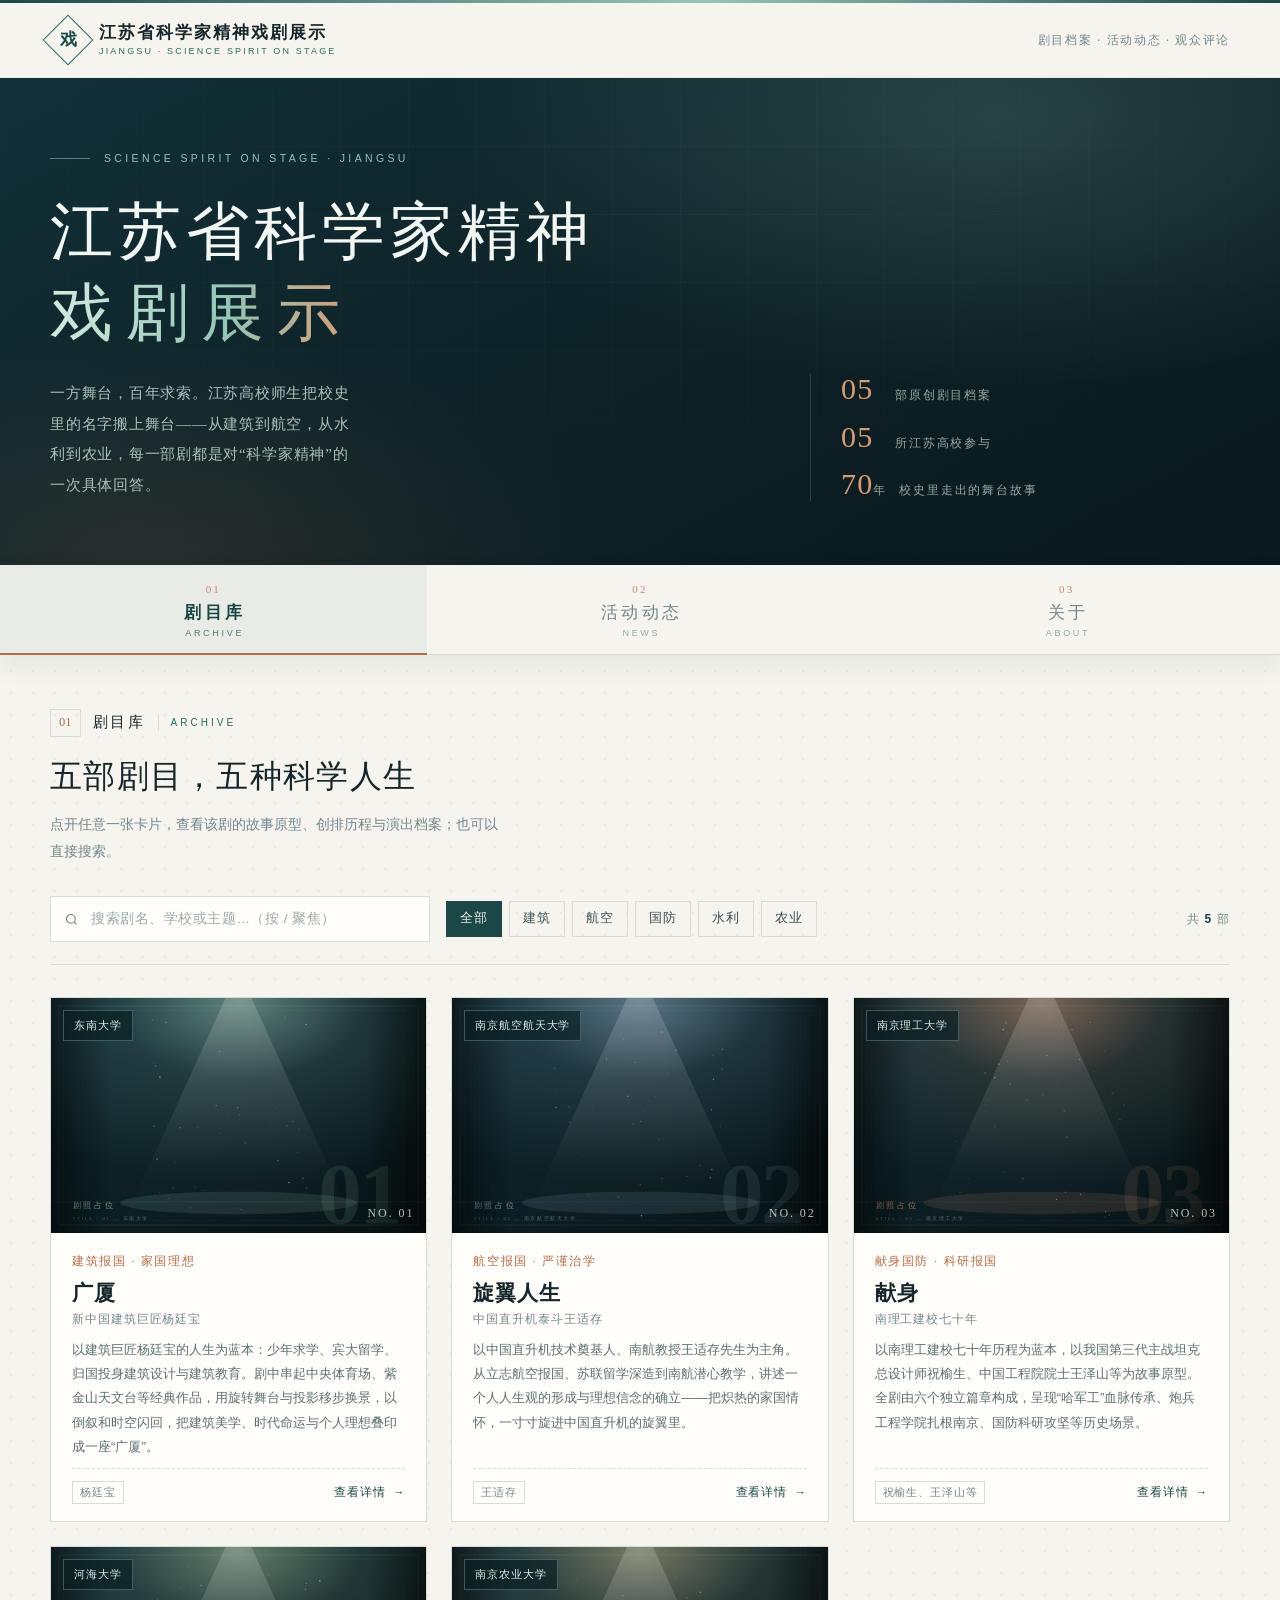
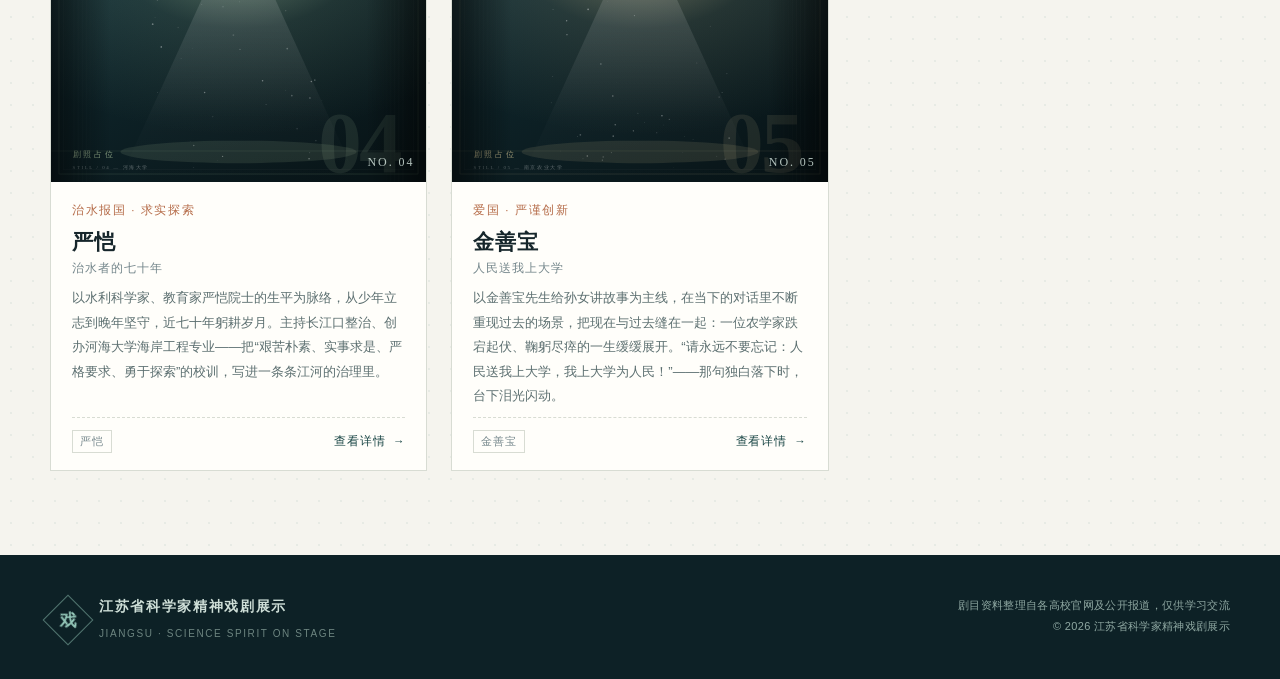
==== commit ad8b0e5b: "布局改为上固定总括区+均匀分布导航条，点击仅切换下半内容区（hash 路由，支持前进后退）；移除独立子页" ====
--- a/index.html
+++ b/index.html
@@ -3,8 +3,8 @@
 <head>
 <meta charset="utf-8">
 <meta name="viewport" content="width=device-width, initial-scale=1">
-<title>剧目库 | 江苏省科学家精神戏剧展示</title>
-<meta name="description" content="江苏省科学家精神戏剧展示平台剧目库：东南大学《广厦》、南京航空航天大学《旋翼人生》、南京理工大学《献身》、河海大学《严恺》、南京农业大学《金善宝》。">
+<title>江苏省科学家精神戏剧展示 | 剧目库 · 活动动态 · 关于</title>
+<meta name="description" content="江苏省科学家精神戏剧展示平台：收录江苏高校原创科学家题材剧目，以舞台呈现科学家精神。含剧目库、活动动态与观众评论。">
 <meta name="theme-color" content="#0d2126">
 <meta property="og:type" content="website">
 <meta property="og:title" content="江苏省科学家精神戏剧展示">
@@ -13,56 +13,72 @@
 <link rel="stylesheet" href="assets/css/style.css">
 </head>
 <body>
-<a class="skip-link" href="#archive">跳到剧目库</a>
+<a class="skip-link" href="#panel-archive">跳到剧目库</a>
 
 <header class="site-header">
   <div class="top-line"></div>
   <div class="shell nav">
-    <a class="brand" href="index.html" aria-label="江苏省科学家精神戏剧展示，回到剧目库">
+    <a class="brand" href="#archive" aria-label="江苏省科学家精神戏剧展示，回到剧目库">
       <span class="brand-mark" aria-hidden="true"><span>戏</span></span>
       <span class="brand-text">
         <strong>江苏省科学家精神戏剧展示</strong>
         <small>JIANGSU · SCIENCE SPIRIT ON STAGE</small>
       </span>
     </a>
-    <nav class="nav-links" aria-label="主导航">
-      <a href="index.html" aria-current="page">剧目库</a>
-      <a href="news.html">活动动态</a>
-      <a href="about.html">关于</a>
-    </nav>
+    <p class="header-note">剧目档案 · 活动动态 · 观众评论</p>
   </div>
 </header>
 
+<!-- ============ 上半部分：总括（不随切换变化） ============ -->
+<section class="hero">
+  <div class="shell hero-inner">
+    <div class="hero-grid">
+      <div>
+        <p class="eyebrow">SCIENCE SPIRIT ON STAGE · JIANGSU</p>
+        <h1>
+          <span class="line1">江苏省科学家精神</span>
+          <span class="line2"><em>戏剧展示</em></span>
+        </h1>
+        <p class="hero-sub">一方舞台，百年求索。江苏高校师生把校史里的名字搬上舞台——从建筑到航空，从水利到农业，每一部剧都是对“科学家精神”的一次具体回答。</p>
+      </div>
+      <aside class="hero-side">
+        <div class="hero-stats">
+          <div><b>05</b><span>部原创剧目档案</span></div>
+          <div><b>05</b><span>所江苏高校参与</span></div>
+          <div><b>70<span class="unit">年</span></b><span>校史里走出的舞台故事</span></div>
+        </div>
+      </aside>
+    </div>
+  </div>
+</section>
+
+<!-- ============ 导航条：均匀分布，切换下半部分 ============ -->
+<nav class="tab-bar" id="tabBar" aria-label="板块切换">
+  <a class="tab is-active" href="#archive" data-tab="archive" aria-current="true">
+    <span class="tab-no">01</span>
+    <span class="tab-cn">剧目库</span>
+    <span class="tab-en">ARCHIVE</span>
+  </a>
+  <a class="tab" href="#news" data-tab="news" aria-current="false">
+    <span class="tab-no">02</span>
+    <span class="tab-cn">活动动态</span>
+    <span class="tab-en">NEWS</span>
+  </a>
+  <a class="tab" href="#about" data-tab="about" aria-current="false">
+    <span class="tab-no">03</span>
+    <span class="tab-cn">关于</span>
+    <span class="tab-en">ABOUT</span>
+  </a>
+</nav>
+
 <main>
-  <section class="hero">
-    <div class="shell hero-inner">
-      <div class="hero-grid">
-        <div>
-          <p class="eyebrow">SCIENCE SPIRIT ON STAGE · JIANGSU</p>
-          <h1>
-            <span class="line1">江苏省科学家精神</span>
-            <span class="line2"><em>戏剧展示</em></span>
-          </h1>
-          <p class="hero-sub">一方舞台，百年求索。五部江苏高校原创剧目，把论文写在祖国大地上的故事，搬进聚光灯下。</p>
-          <a class="btn-ghost" href="#archive">浏览剧目 <i>→</i></a>
-        </div>
-        <aside class="hero-side">
-          <div class="hero-stats">
-            <div><b>05</b><span>部原创剧目</span></div>
-            <div><b>05</b><span>所江苏高校</span></div>
-            <div><b>70<span class="unit">年</span></b><span>校史里走出的舞台档案</span></div>
-          </div>
-        </aside>
-      </div>
-    </div>
-  </section>
-
-  <section class="section" id="archive">
+  <!-- ============ 下半部分：可切换内容区 ============ -->
+  <section class="panel" id="panel-archive">
     <div class="shell">
       <header class="section-head reveal">
         <div class="sec-label"><i>01</i><span>剧目库</span><em>ARCHIVE</em></div>
         <h2>五部剧目，五种科学人生</h2>
-        <p>从建筑到航空，从水利到农业——江苏高校师生把校史里的名字搬上舞台。每一部剧，都是一次对“科学家精神”的具体回答。</p>
+        <p>点开任意一张卡片，查看该剧的故事原型、创排历程与演出档案；也可以直接搜索。</p>
       </header>
 
       <div class="toolbar reveal">
@@ -86,6 +102,57 @@
       </div>
     </div>
   </section>
+
+  <section class="panel" id="panel-news" hidden>
+    <div class="shell">
+      <header class="section-head reveal">
+        <div class="sec-label"><i>02</i><span>活动动态</span><em>NEWS &amp; EVENTS</em></div>
+        <h2>台前幕后的最新消息</h2>
+        <p>展演、入选、巡演、征集——按时间倒序排列。点开评论区，说说你在舞台下听见了什么。</p>
+      </header>
+
+      <ol class="news-list" id="newsList"></ol>
+      <p class="demo-note">※ 以上为示例稿件，正式上线后将接入真实活动信息；评论保存在你的浏览器本地。</p>
+    </div>
+  </section>
+
+  <section class="panel" id="panel-about" hidden>
+    <div class="shell">
+      <header class="section-head reveal">
+        <div class="sec-label"><i>03</i><span>关于</span><em>ABOUT THE ARCHIVE</em></div>
+        <h2>把科学家的故事，交给舞台</h2>
+        <p>一个为江苏高校原创剧目搭建的公益档案柜：为每一台戏留一份可检索的记录，也为每一场演出留一个说话的地方。</p>
+      </header>
+
+      <div class="fact-grid reveal">
+        <div class="fact-card"><b>05</b><span>部剧目档案</span></div>
+        <div class="fact-card"><b>05</b><span>所江苏高校参与</span></div>
+        <div class="fact-card"><b>2018—2025</b><span>首演年份跨度</span></div>
+      </div>
+
+      <div class="about-grid">
+        <div class="reveal">
+          <p>“共和国的脊梁——科学大师名校宣传工程”“科学家故事舞台剧推广行动”开展以来，江苏高校以校园戏剧的方式，把杨廷宝、王适存、祝榆生、严恺、金善宝等科学家的名字，重新带回年轻人的视野。</p>
+          <p>本站为每部剧目建立一份“档案”：剧名、主题、剧情梗概、剧照与创作背景，让没有买到票的人也能读懂这一台戏；同时汇集演出与征集动态，供各高校交流、互相观摩。</p>
+          <p>剧目文字资料来自各高校官网、官方公众号与公开报道。如涉及版权或内容修订，欢迎通过学校宣传部门与我们联系，我们会尽快核对更新。</p>
+          <p>剧目库按月增补，动态随活动发布。欢迎各高校投稿剧照、剧本梗概与演出信息。</p>
+        </div>
+
+        <aside class="about-aside reveal">
+          <h3>首期参与高校</h3>
+          <ul class="school-list">
+            <li>东南大学 <span>《广厦》</span></li>
+            <li>南京航空航天大学 <span>《旋翼人生》</span></li>
+            <li>南京理工大学 <span>《献身》</span></li>
+            <li>河海大学 <span>《严恺》</span></li>
+            <li>南京农业大学 <span>《金善宝》</span></li>
+          </ul>
+          <h3>内容说明</h3>
+          <p style="font-size:13px;color:var(--muted);margin:0;line-height:1.9;">剧照为统一风格的占位图，正式剧照将由各高校提供后替换；动态栏目初期为示例内容；评论仅保存在本机浏览器，不上传服务器。</p>
+        </aside>
+      </div>
+    </div>
+  </section>
 </main>
 
 <footer class="site-footer">
@@ -99,7 +166,7 @@
     </div>
     <p>
       剧目资料整理自各高校官网及公开报道，仅供学习交流<br>
-      © <span id="year">2026</span> 江苏省科学家精神戏剧展示 · <a href="about.html">关于本站</a>
+      © <span id="year">2026</span> 江苏省科学家精神戏剧展示
     </p>
   </div>
 </footer>
@@ -125,5 +192,6 @@
 <script src="assets/js/data.js"></script>
 <script src="assets/js/main.js"></script>
 <script src="assets/js/archive.js"></script>
+<script src="assets/js/news.js"></script>
 </body>
 </html>
--- a/assets/css/style.css
+++ b/assets/css/style.css
@@ -84,22 +84,12 @@
 .brand-text strong { font-family: var(--serif); font-size: 17px; letter-spacing: .12em; font-weight: 700; }
 .brand-text small { font-size: 9px; letter-spacing: .24em; color: var(--teal); }
 
-.nav-links { display: flex; gap: 6px; font-size: 14px; letter-spacing: .08em; }
-.nav-links a {
-  position: relative; padding: 9px 16px; color: var(--ink-soft);
-  transition: color .25s;
-}
-.nav-links a::after {
-  content: ""; position: absolute; left: 16px; right: 16px; bottom: 3px;
-  height: 1px; background: var(--teal); transform: scaleX(0); transform-origin: left;
-  transition: transform .3s var(--ease);
-}
-.nav-links a:hover { color: var(--teal-deep); }
-.nav-links a:hover::after { transform: scaleX(1); }
-.nav-links a[aria-current="page"] { color: var(--teal-deep); font-weight: 600; }
-.nav-links a[aria-current="page"]::after { transform: scaleX(1); background: var(--clay); }
-
-/* ---------- 首页 Hero ---------- */
+.header-note {
+  margin: 0; font-size: 12px; letter-spacing: .14em; color: var(--muted);
+  font-family: var(--serif);
+}
+
+/* ---------- 上半部分：总括 ---------- */
 .hero {
   position: relative; overflow: hidden;
   background:
@@ -107,7 +97,7 @@
     radial-gradient(ellipse 60% 80% at 12% 100%, rgba(181, 107, 72, .16), transparent 60%),
     linear-gradient(152deg, #123038 0%, #0d2126 52%, #0a191d 100%);
   color: #eaf2ee;
-  padding: 92px 0 88px;
+  padding: 72px 0 64px;
   isolation: isolate;
 }
 /* 细网格：制图感 */
@@ -168,33 +158,43 @@
 .btn-ghost:hover { background: #dcece5; border-color: #dcece5; color: #123038; }
 .btn-ghost:hover i { transform: translateX(6px); }
 
-/* ---------- 内页页头 ---------- */
-.page-head {
-  position: relative; overflow: hidden;
-  background: linear-gradient(140deg, #14333b 0%, #0d2126 68%, #0a191d 100%);
-  color: #eaf2ee; padding: 62px 0 56px;
-}
-.page-head::before {
-  content: ""; position: absolute; inset: 0; opacity: .5;
-  background-image:
-    linear-gradient(rgba(147, 198, 184, .07) 1px, transparent 1px),
-    linear-gradient(90deg, rgba(147, 198, 184, .07) 1px, transparent 1px);
-  background-size: 62px 62px;
-  mask-image: linear-gradient(100deg, #000, transparent 78%);
-  -webkit-mask-image: linear-gradient(100deg, #000, transparent 78%);
-}
-.page-head .shell { position: relative; z-index: 1; }
-.page-head-top { display: flex; align-items: center; gap: 14px; margin-bottom: 18px; }
-.page-no {
-  font-family: var(--serif); font-size: 12.5px; color: var(--clay-lt);
-  border: 1px solid rgba(217, 155, 115, .45); padding: 2px 9px;
-}
-.page-en { font-size: 10px; letter-spacing: .32em; color: var(--teal-lt); }
-.page-head h1 {
-  font-family: var(--serif); font-size: clamp(27px, 3.6vw, 40px); font-weight: 500;
-  letter-spacing: .1em; margin: 0 0 14px; line-height: 1.4; color: #f2f7f3;
-}
-.page-head p { margin: 0; max-width: 62ch; color: #a2bdb5; font-size: 14px; line-height: 1.95; }
+/* ---------- 导航条：均匀分布三栏，切换下半部分 ---------- */
+:root { --header-h: 77px; }
+
+.tab-bar {
+  position: sticky; top: var(--header-h); z-index: 30;
+  display: flex;
+  background: rgba(245, 244, 238, .94);
+  backdrop-filter: saturate(1.25) blur(12px);
+  -webkit-backdrop-filter: saturate(1.25) blur(12px);
+  border-bottom: 1px solid var(--line);
+  box-shadow: 0 10px 26px rgba(15, 45, 50, .07);
+}
+.tab {
+  flex: 1 1 0;
+  display: flex; flex-direction: column; align-items: center; gap: 3px;
+  padding: 15px 8px 13px;
+  color: var(--muted);
+  position: relative;
+  transition: color .25s var(--ease), background .25s var(--ease);
+}
+.tab::after {
+  content: ""; position: absolute; left: 0; right: 0; bottom: -1px;
+  height: 2px; background: var(--clay);
+  transform: scaleX(0); transition: transform .3s var(--ease);
+}
+.tab-no { font-family: var(--serif); font-size: 11px; letter-spacing: .2em; color: var(--clay); opacity: .75; }
+.tab-cn { font-family: var(--serif); font-size: 16.5px; letter-spacing: .22em; text-indent: .22em; line-height: 1.3; }
+.tab-en { font-size: 9px; letter-spacing: .3em; text-indent: .3em; opacity: .7; }
+.tab:hover { color: var(--teal-deep); background: rgba(44, 106, 103, .05); }
+.tab.is-active { color: var(--teal-deep); background: rgba(44, 106, 103, .06); }
+.tab.is-active::after { transform: scaleX(1); }
+.tab.is-active .tab-cn { font-weight: 600; }
+
+/* ---------- 下半部分：切换面板 ---------- */
+.panel { padding: 54px 0 84px; }
+.panel[hidden] { display: none; }
+.panel .section-head { margin-bottom: 30px; }
 
 /* ---------- 段落通用 ---------- */
 .section { padding: 70px 0 92px; }
@@ -479,10 +479,9 @@
 
 @media (max-width: 820px) {
   html { scroll-padding-top: 74px; }
-  .nav-links { gap: 0; font-size: 13px; }
-  .nav-links a { padding: 8px 11px; }
+  .header-note { display: none; }
+  .tab-cn { font-size: 15px; }
   .hero { padding: 66px 0 60px; }
-  .page-head { padding: 46px 0 42px; }
   .section { padding: 52px 0 68px; }
   .news-item { grid-template-columns: 1fr; gap: 12px; }
   .news-date { flex-direction: row; align-items: baseline; gap: 10px; }
@@ -498,8 +497,7 @@
   .brand-text strong { font-size: 13.5px; letter-spacing: .04em; }
   .brand-text small { display: none; }
   .nav { height: 62px; gap: 10px; }
-  .nav-links { font-size: 12px; }
-  .nav-links a { padding: 7px; }
+  :root { --header-h: 65px; }
   .brand { gap: 9px; }
   .brand-mark { width: 28px; height: 28px; font-size: 13px; }
   .cards { grid-template-columns: 1fr; gap: 18px; }
@@ -507,6 +505,11 @@
   .hero-stats div + div { padding-left: 18px; }
   .hero-stats b { font-size: 22px; min-width: 34px; }
   .hero-stats span { font-size: 10.5px; letter-spacing: .08em; }
+  .tab { padding: 11px 4px 9px; }
+  .tab-no { display: none; }
+  .tab-cn { font-size: 13.5px; letter-spacing: .12em; text-indent: .12em; }
+  .tab-en { letter-spacing: .18em; text-indent: .18em; }
+  .panel { padding: 38px 0 64px; }
   .fact-grid { grid-template-columns: 1fr; }
   .modal { padding: 0; }
   .modal-card { width: 100%; max-height: 100%; height: 100%; }
